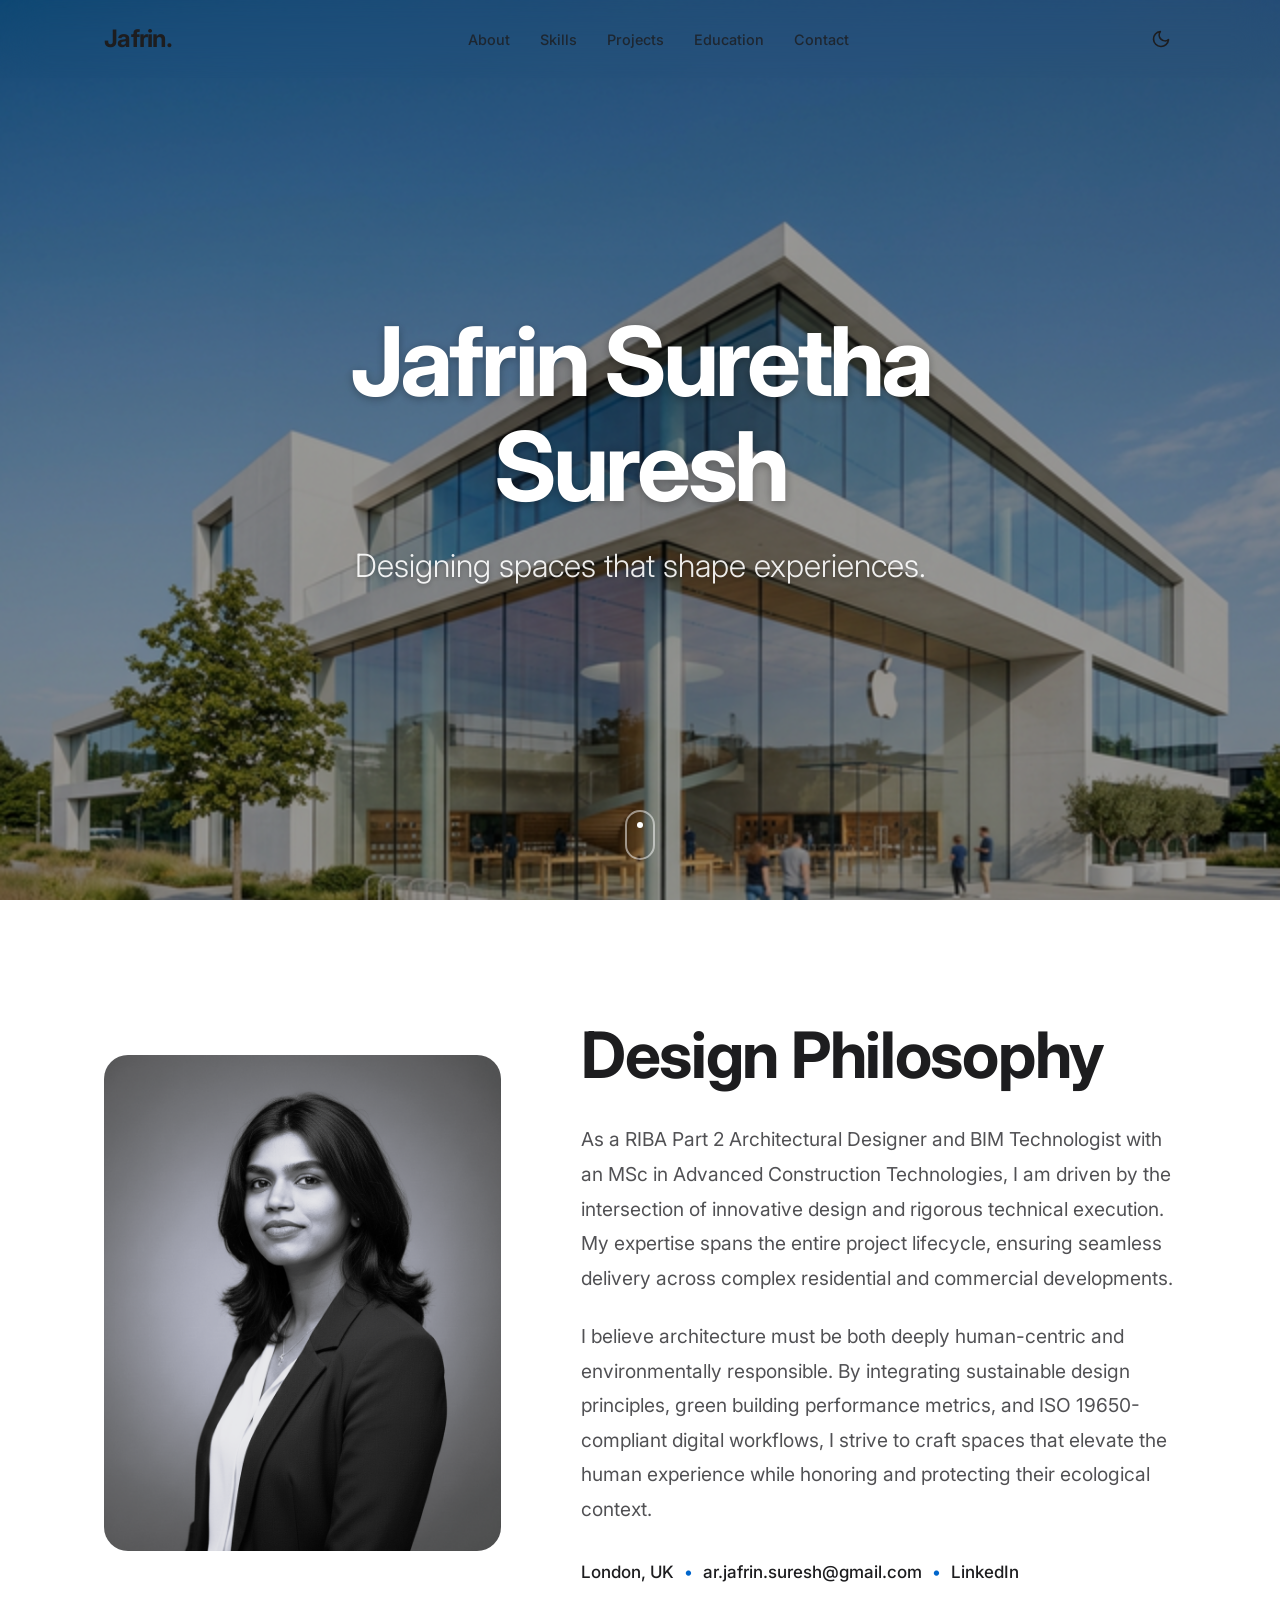
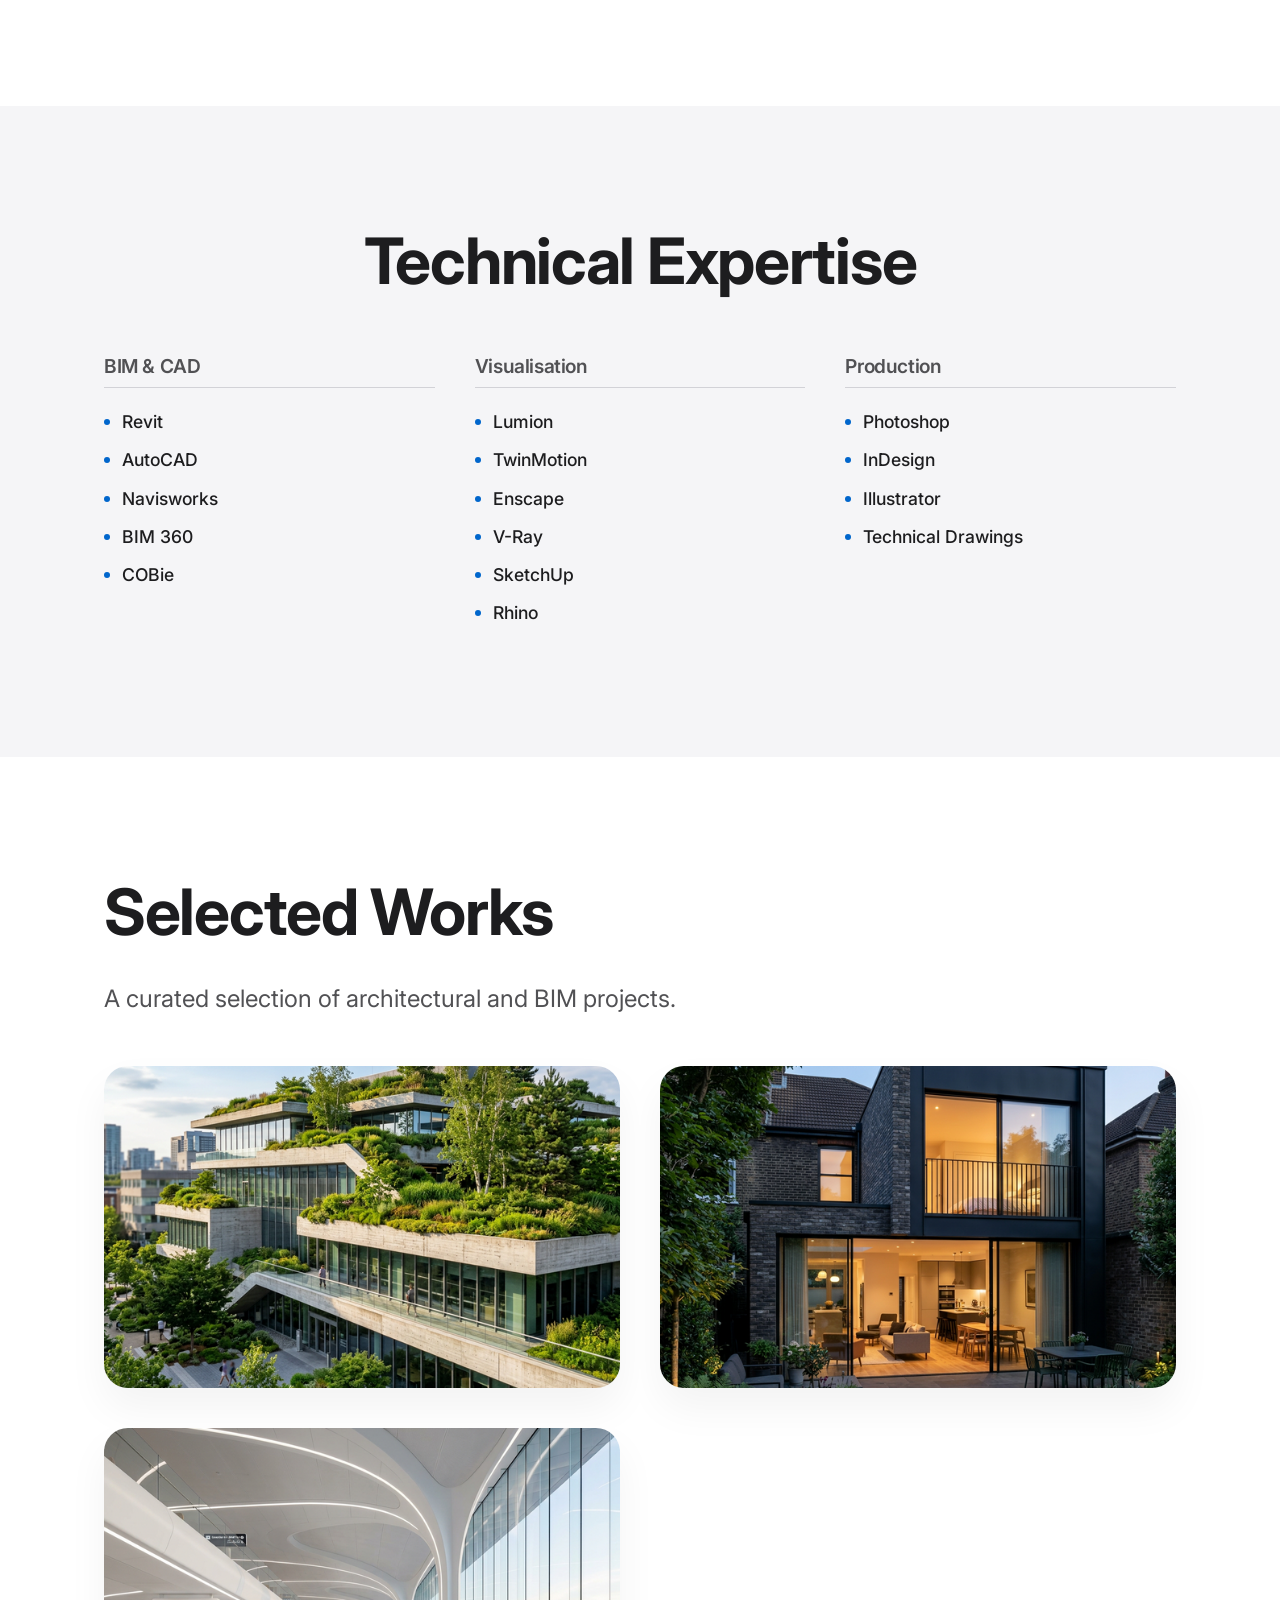
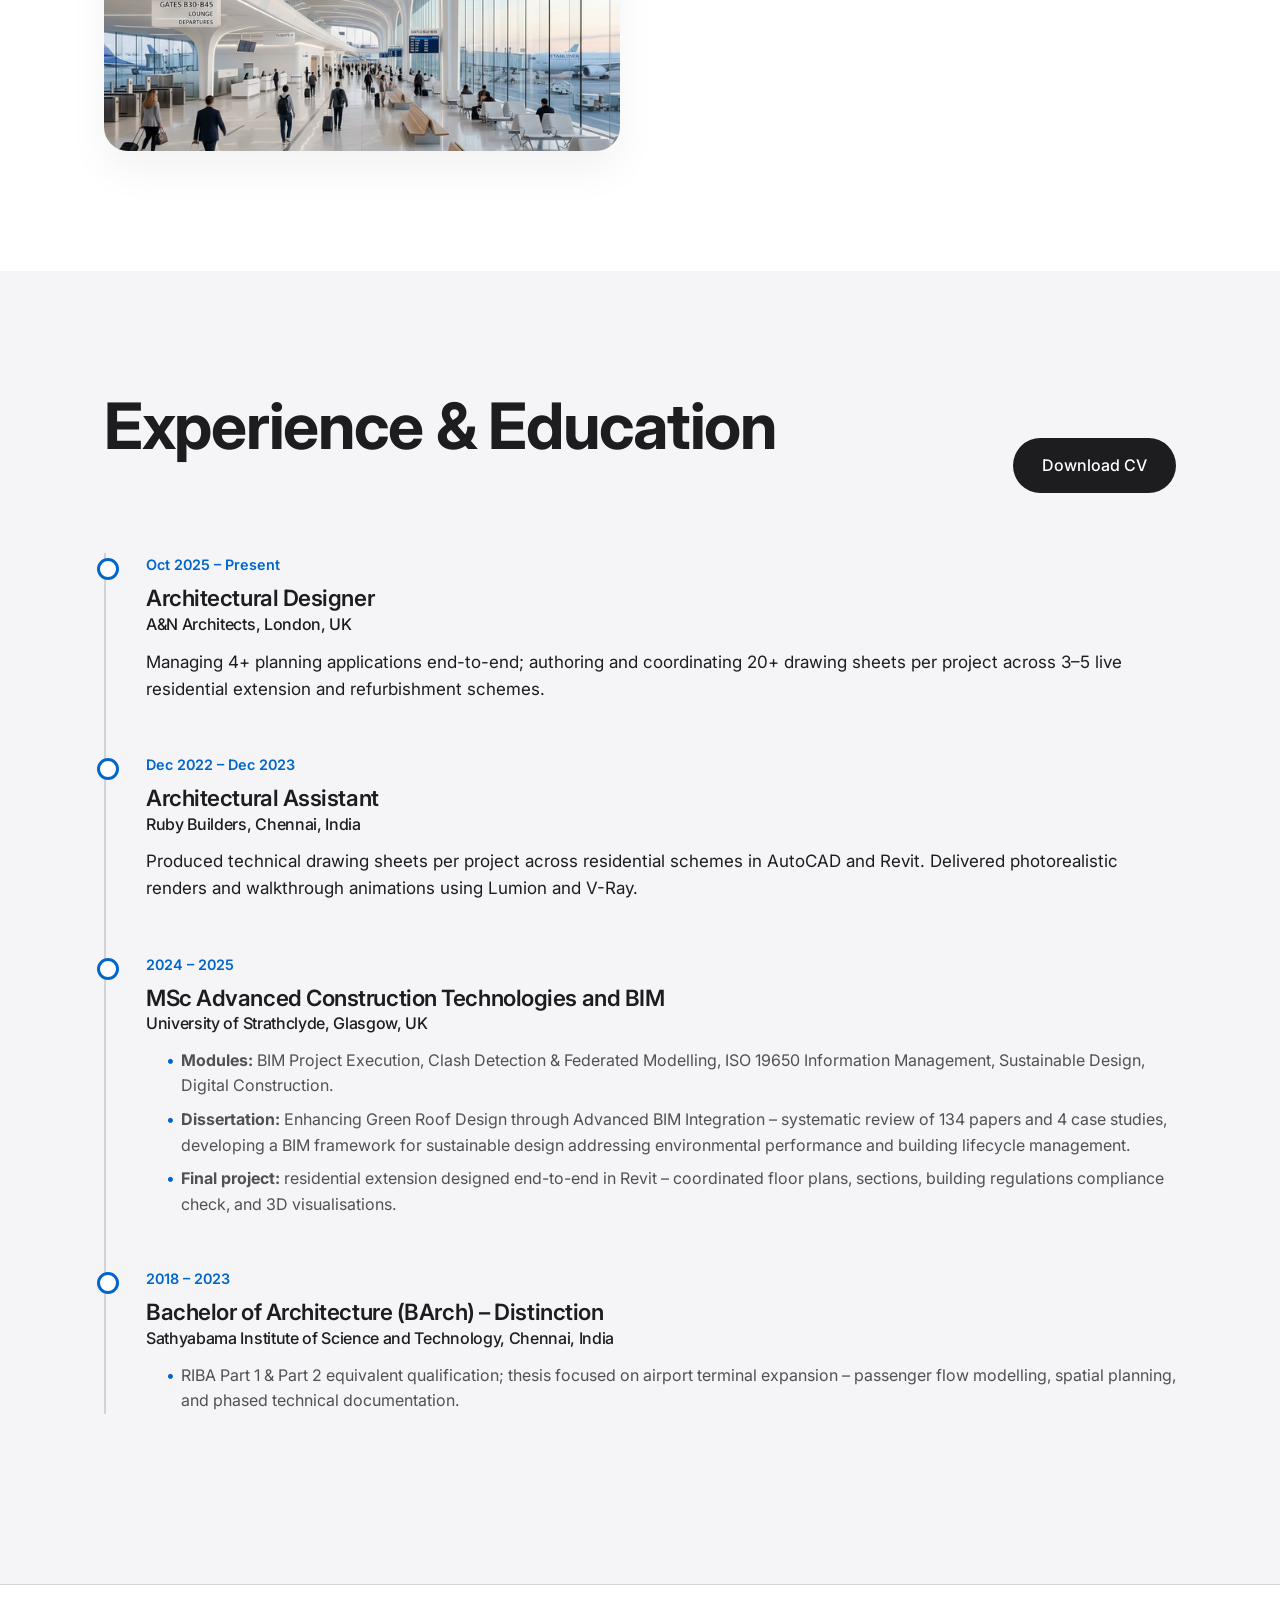
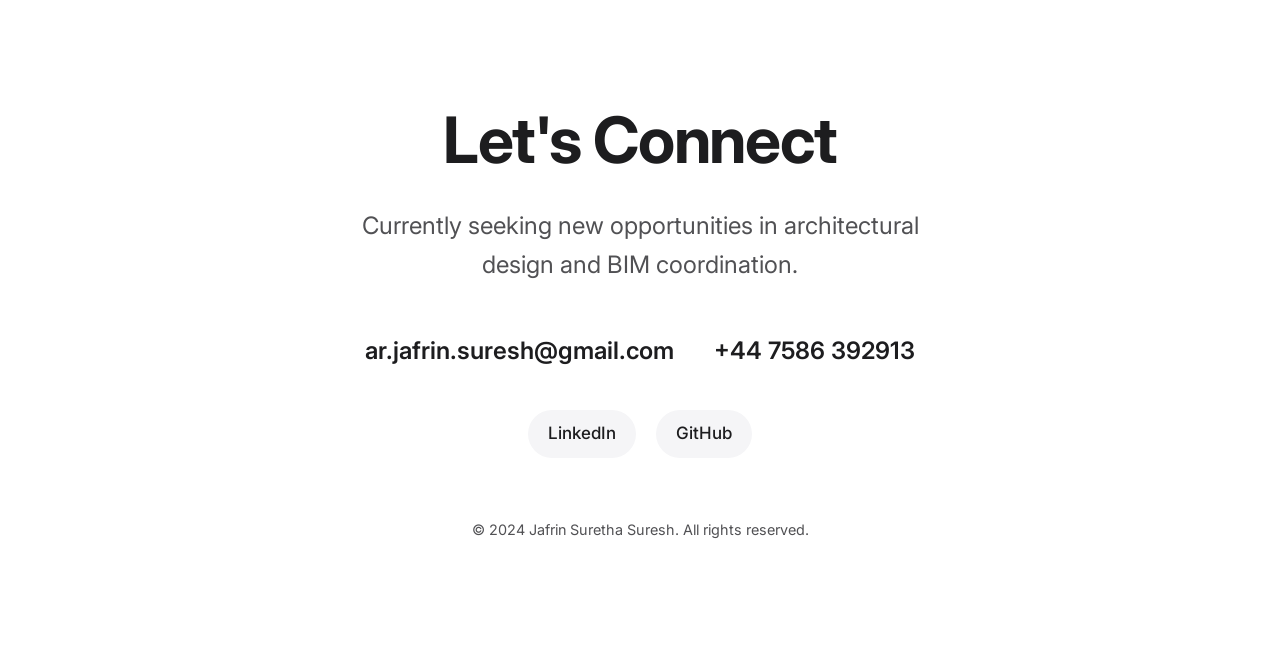
==== Portfolio/index.html @ 059189d9 "Update portfolio design and fixes" ====
<!DOCTYPE html>
<html lang="en">
<head>
    <meta charset="UTF-8">
    <meta name="viewport" content="width=device-width, initial-scale=1.0">
    <title>Jafrin Suretha Suresh | Architectural Designer</title>
    
    <!-- Meta tags for SEO -->
    <meta name="description" content="Portfolio of Jafrin Suretha Suresh, RIBA Part 2 Architectural Designer and BIM Technologist based in London, UK.">
    <meta name="keywords" content="Architect, BIM Technologist, RIBA, London, Portfolio, Design">
    
    <!-- Link to Google Fonts for elegant typography -->
    <link rel="preconnect" href="https://fonts.googleapis.com">
    <link rel="preconnect" href="https://fonts.gstatic.com" crossorigin>
    <link href="https://fonts.googleapis.com/css2?family=Inter:wght@300;400;500;600;700&display=swap" rel="stylesheet">
    
    <!-- Link to local CSS files -->
    <link rel="stylesheet" href="styles/main.css">
    <link rel="stylesheet" href="styles/animations.css">
</head>
<body class="light-mode">
    
    <!-- ==========================================
         NAVIGATION BAR
    =========================================== -->
    <nav id="navbar" class="navbar">
        <div class="nav-container">
            <!-- Update your logo or name here -->
            <a href="#hero" class="nav-logo">Jafrin.</a>
            
            <ul class="nav-links">
                <li><a href="#about">About</a></li>
                <li><a href="#skills">Skills</a></li>
                <li><a href="#projects">Projects</a></li>
                <li><a href="#resume">Education</a></li>
                <li><a href="#contact">Contact</a></li>
            </ul>
            
            <!-- Dark Mode Toggle Button -->
            <button id="theme-toggle" class="theme-toggle" aria-label="Toggle Dark Mode">
                <svg id="moon-icon" xmlns="http://www.w3.org/2000/svg" width="20" height="20" viewBox="0 0 24 24" fill="none" stroke="currentColor" stroke-width="2" stroke-linecap="round" stroke-linejoin="round" class="feather feather-moon"><path d="M21 12.79A9 9 0 1 1 11.21 3 7 7 0 0 0 21 12.79z"></path></svg>
                <svg id="sun-icon" xmlns="http://www.w3.org/2000/svg" width="20" height="20" viewBox="0 0 24 24" fill="none" stroke="currentColor" stroke-width="2" stroke-linecap="round" stroke-linejoin="round" class="feather feather-sun" style="display:none;"><circle cx="12" cy="12" r="5"></circle><line x1="12" y1="1" x2="12" y2="3"></line><line x1="12" y1="21" x2="12" y2="23"></line><line x1="4.22" y1="4.22" x2="5.64" y2="5.64"></line><line x1="18.36" y1="18.36" x2="19.78" y2="19.78"></line><line x1="1" y1="12" x2="3" y2="12"></line><line x1="21" y1="12" x2="23" y2="12"></line><line x1="4.22" y1="19.78" x2="5.64" y2="18.36"></line><line x1="18.36" y1="5.64" x2="19.78" y2="4.22"></line></svg>
            </button>

            <!-- Mobile Menu Toggle -->
            <button class="mobile-menu-btn" aria-label="Open Menu">
                <span></span>
                <span></span>
                <span></span>
            </button>
        </div>
    </nav>

    <!-- ==========================================
         HERO SECTION
    =========================================== -->
    <header id="hero" class="hero-section">
        <!-- HOW TO UPDATE HERO VIDEO: 
             Generate or obtain your cinematic video, save it as an mp4, place it in the 'images' folder, and update the src attribute below -->
        <video autoplay loop muted playsinline poster="images/hero-bg.jpg" class="hero-background-video parallax" data-speed="0.5">
            <source src="images/hero-video.mp4" type="video/mp4">
        </video>
        <div class="hero-overlay"></div>
        
        <div class="hero-content reveal-up">
            <!-- Update your name below -->
            <h1 class="hero-title">Jafrin Suretha Suresh</h1>
            <!-- Update your tagline below -->
            <p class="hero-tagline">Designing spaces that shape experiences.</p>
        </div>
        
        <a href="#about" class="scroll-indicator" aria-label="Scroll down">
            <span></span>
        </a>
    </header>

    <!-- ==========================================
         1. ABOUT SECTION
    =========================================== -->
    <section id="about" class="about-section padding-section">
        <div class="container reveal-up">
            <div class="about-grid">
                <div class="about-image-wrapper">
                    <img src="images/profile.png" alt="Jafrin Suretha Suresh" class="about-image" loading="lazy">
                </div>
                <div class="about-text">
                    <h2 class="section-title">Design Philosophy</h2>
                    <p class="bio-text">
                        As a RIBA Part 2 Architectural Designer and BIM Technologist with an MSc in Advanced Construction Technologies, I am driven by the intersection of innovative design and rigorous technical execution. My expertise spans the entire project lifecycle, ensuring seamless delivery across complex residential and commercial developments.
                    </p>
                    <p class="bio-text">
                        I believe architecture must be both deeply human-centric and environmentally responsible. By integrating sustainable design principles, green building performance metrics, and ISO 19650-compliant digital workflows, I strive to craft spaces that elevate the human experience while honoring and protecting their ecological context.
                    </p>
                    <div class="contact-quick" style="flex-wrap: wrap; gap: 10px;">
                        <span>London, UK</span>
                        <span class="dot-separator">•</span>
                        <a href="mailto:ar.jafrin.suresh@gmail.com">ar.jafrin.suresh@gmail.com</a>
                        <span class="dot-separator">•</span>
                        <a href="https://linkedin.com/in/jafrinsuresh" target="_blank" rel="noopener noreferrer">LinkedIn</a>
                    </div>
                </div>
            </div>
        </div>
    </section>

    <!-- ==========================================
         2. SKILLS SECTION
    =========================================== -->
    <section id="skills" class="skills-section padding-section bg-alt">
        <div class="container reveal-up">
            <h2 class="section-title text-center">Technical Expertise</h2>
            <div class="skills-wrapper">
                
                <div class="skill-category">
                    <h3>BIM & CAD</h3>
                    <ul class="skill-list">
                        <li>Revit</li>
                        <li>AutoCAD</li>
                        <li>Navisworks</li>
                        <li>BIM 360</li>
                        <li>COBie</li>
                    </ul>
                </div>

                <div class="skill-category">
                    <h3>Visualisation</h3>
                    <ul class="skill-list">
                        <li>Lumion</li>
                        <li>TwinMotion</li>
                        <li>Enscape</li>
                        <li>V-Ray</li>
                        <li>SketchUp</li>
                        <li>Rhino</li>
                    </ul>
                </div>

                <div class="skill-category">
                    <h3>Production</h3>
                    <ul class="skill-list">
                        <li>Photoshop</li>
                        <li>InDesign</li>
                        <li>Illustrator</li>
                        <li>Technical Drawings</li>
                    </ul>
                </div>
            </div>
        </div>
    </section>

    <!-- ==========================================
         3. PROJECTS SECTION (PORTFOLIO)
    =========================================== -->
    <section id="projects" class="projects-section padding-section">
        <div class="container">
            <div class="section-header reveal-up">
                <h2 class="section-title">Selected Works</h2>
                <p class="section-subtitle">A curated selection of architectural and BIM projects.</p>
            </div>

            <div class="projects-grid">
                
                <article class="project-card reveal-up zoom-in">
                    <a href="projects/project-1.html" class="project-link">
                        <div class="project-image" style="background-image: url('images/project1-thumb.jpg');"></div>
                        <div class="project-info">
                            <h3 class="project-title">Sustainable Green Roof Integration</h3>
                            <span class="project-year">2024</span>
                        </div>
                    </a>
                </article>

                <article class="project-card reveal-up zoom-in" style="transition-delay: 0.1s;">
                    <a href="projects/project-2.html" class="project-link">
                        <div class="project-image" style="background-image: url('images/project2-thumb.jpg');"></div>
                        <div class="project-info">
                            <h3 class="project-title">Residential Extension Planning</h3>
                            <span class="project-year">2023</span>
                        </div>
                    </a>
                </article>

                <article class="project-card reveal-up zoom-in" style="transition-delay: 0.2s;">
                    <a href="projects/project-3.html" class="project-link">
                        <div class="project-image" style="background-image: url('images/project3-thumb.jpg');"></div>
                        <div class="project-info">
                            <h3 class="project-title">Airport Terminal Expansion Concept</h3>
                            <span class="project-year">2022</span>
                        </div>
                    </a>
                </article>

            </div>
        </div>
    </section>

    <!-- ==========================================
         4. RESUME SECTION
    =========================================== -->
    <section id="resume" class="resume-section padding-section bg-alt">
        <div class="container reveal-up">
            <div class="resume-header">
                <h2 class="section-title">Experience & Education</h2>
                <a href="assets/Jafrin_Part%20II.pdf" class="btn btn-primary" download>Download CV</a>
            </div>

            <div class="timeline">
                <div class="timeline-item">
                    <div class="timeline-date">Oct 2025 – Present</div>
                    <div class="timeline-content">
                        <h3>Architectural Designer</h3>
                        <h4>A&N Architects, London, UK</h4>
                        <p>Managing 4+ planning applications end-to-end; authoring and coordinating 20+ drawing sheets per project across 3–5 live residential extension and refurbishment schemes.</p>
                    </div>
                </div>

                <div class="timeline-item">
                    <div class="timeline-date">Dec 2022 – Dec 2023</div>
                    <div class="timeline-content">
                        <h3>Architectural Assistant</h3>
                        <h4>Ruby Builders, Chennai, India</h4>
                        <p>Produced technical drawing sheets per project across residential schemes in AutoCAD and Revit. Delivered photorealistic renders and walkthrough animations using Lumion and V-Ray.</p>
                    </div>
                </div>

                <div class="timeline-item">
                    <div class="timeline-date">2024 – 2025</div>
                    <div class="timeline-content">
                        <h3>MSc Advanced Construction Technologies and BIM</h3>
                        <h4>University of Strathclyde, Glasgow, UK</h4>
                        <ul class="timeline-list">
                            <li><strong>Modules:</strong> BIM Project Execution, Clash Detection & Federated Modelling, ISO 19650 Information Management, Sustainable Design, Digital Construction.</li>
                            <li><strong>Dissertation:</strong> Enhancing Green Roof Design through Advanced BIM Integration – systematic review of 134 papers and 4 case studies, developing a BIM framework for sustainable design addressing environmental performance and building lifecycle management.</li>
                            <li><strong>Final project:</strong> residential extension designed end-to-end in Revit – coordinated floor plans, sections, building regulations compliance check, and 3D visualisations.</li>
                        </ul>
                    </div>
                </div>

                <div class="timeline-item">
                    <div class="timeline-date">2018 – 2023</div>
                    <div class="timeline-content">
                        <h3>Bachelor of Architecture (BArch) – Distinction</h3>
                        <h4>Sathyabama Institute of Science and Technology, Chennai, India</h4>
                        <ul class="timeline-list">
                            <li>RIBA Part 1 & Part 2 equivalent qualification; thesis focused on airport terminal expansion – passenger flow modelling, spatial planning, and phased technical documentation.</li>
                        </ul>
                    </div>
                </div>
            </div>
        </div>
    </section>

    <!-- ==========================================
         5. FOOTER & CONTACT SECTION
    =========================================== -->
    <footer id="contact" class="footer padding-section">
        <div class="container reveal-up">
            <h2 class="section-title">Let's Connect</h2>
            <p class="section-subtitle" style="margin: 0 auto 3rem auto;">Currently seeking new opportunities in architectural design and BIM coordination.</p>
            
            <div class="contact-links" style="flex-wrap: wrap;">
                <a href="mailto:ar.jafrin.suresh@gmail.com" class="contact-link">ar.jafrin.suresh@gmail.com</a>
                <a href="tel:+447586392913" class="contact-link">+44 7586 392913</a>
            </div>

            <div class="social-links">
                <a href="https://linkedin.com/in/jafrinsuresh" target="_blank" rel="noopener noreferrer" aria-label="LinkedIn">LinkedIn</a>
                <a href="https://github.com/arjafrinsuresh-alt/Portfolio" target="_blank" rel="noopener noreferrer" aria-label="GitHub">GitHub</a>
            </div>

            <div class="footer-bottom">
                <p>&copy; 2024 Jafrin Suretha Suresh. All rights reserved.</p>
            </div>
        </div>
    </footer>

    <!-- Scripts -->
    <script src="scripts/main.js"></script>
</body>
</html>
---- Portfolio/styles/main.css ----
/* ==========================================================================
   main.css
   Core styles for the Jafrin Suretha Suresh Portfolio
   Inspired by Apple's clean, minimalist aesthetic.
   ========================================================================== */

/* --------------------------------------------------------------------------
   CSS VARIABLES (THEMING)
   These variables control colors and sizing across the entire site.
   Modify here to change the look globally.
   -------------------------------------------------------------------------- */
:root {
    /* TYPOGRAPHY */
    --font-primary: 'Inter', -apple-system, BlinkMacSystemFont, 'Segoe UI', Roboto, Helvetica, Arial, sans-serif;
    
    /* LIGHT THEME COLORS */
    --color-bg-primary: #ffffff;
    --color-bg-secondary: #f5f5f7;  /* Apple's signature light gray */
    --color-text-primary: #1d1d1f;   /* Apple's signature dark gray */
    --color-text-secondary: #515154; /* Darker secondary for better contrast */
    --color-accent: #0066cc;         /* Apple signature blue */
    --color-border: #d2d2d7;
    
    /* LAYOUT & SPACING */
    --max-width-container: 1200px;
    --section-padding-large: 120px 0;
    --section-padding-medium: 80px 0;
    --border-radius-large: 24px;
    --border-radius-medium: 12px;
    --transition-speed: 0.4s;
    --transition-ease: cubic-bezier(0.25, 1, 0.5, 1);
}

/* DARK THEME COLORS */
body.dark-mode {
    --color-bg-primary: #000000;
    --color-bg-secondary: #1d1d1f;
    --color-text-primary: #f5f5f7;
    --color-text-secondary: #a1a1a6; /* Brighter for dark mode visibility */
    --color-accent: #2997ff;
    --color-border: #424245;
}

/* --------------------------------------------------------------------------
   GLOBAL STYLES & RESET
   -------------------------------------------------------------------------- */
* {
    margin: 0;
    padding: 0;
    box-sizing: border-box;
}

html {
    scroll-behavior: smooth;
}

body {
    font-family: var(--font-primary);
    background-color: var(--color-bg-primary);
    color: var(--color-text-primary);
    line-height: 1.6;
    font-size: 17px;
    -webkit-font-smoothing: antialiased;
    -moz-osx-font-smoothing: grayscale;
    transition: background-color var(--transition-speed) var(--transition-ease),
                color var(--transition-speed) var(--transition-ease);
}

a {
    color: var(--color-text-primary);
    text-decoration: none;
    transition: color var(--transition-speed);
}

a:hover {
    color: var(--color-accent);
}

img {
    max-width: 100%;
    height: auto;
    display: block;
}

ul {
    list-style: none;
}

.container {
    max-width: var(--max-width-container);
    margin: 0 auto;
    padding: 0 5%;
}

.padding-section {
    padding: var(--section-padding-large);
}

.bg-alt {
    background-color: var(--color-bg-secondary);
}

.text-center {
    text-align: center;
}

/* --------------------------------------------------------------------------
   TYPOGRAPHY
   -------------------------------------------------------------------------- */
h1, h2, h3, h4, h5, h6 {
    font-weight: 600;
    letter-spacing: -0.02em;
    line-height: 1.1;
    margin-bottom: 0.5em;
}

.section-title {
    font-size: clamp(2.5rem, 5vw, 4rem);
    margin-bottom: 2rem;
    font-weight: 700;
}

.section-subtitle {
    font-size: clamp(1.2rem, 2vw, 1.5rem);
    color: var(--color-text-secondary);
    margin-bottom: 3rem;
    max-width: 600px;
}

/* --------------------------------------------------------------------------
   BUTTONS
   -------------------------------------------------------------------------- */
.btn {
    display: inline-block;
    padding: 14px 28px;
    border-radius: 999px; /* Pill shape */
    font-size: 1rem;
    font-weight: 500;
    cursor: pointer;
    text-align: center;
    transition: all 0.3s ease;
    border: 1px solid transparent;
}

.btn-primary {
    background-color: var(--color-text-primary);
    color: var(--color-bg-primary);
}

.btn-primary:hover {
    background-color: var(--color-text-secondary);
    color: var(--color-bg-primary);
    transform: translateY(-2px);
}

/* --------------------------------------------------------------------------
   NAVIGATION BAR
   -------------------------------------------------------------------------- */
.navbar {
    position: fixed;
    top: 0;
    left: 0;
    width: 100%;
    z-index: 1000;
    padding: 20px 0;
    transition: background-color 0.3s ease, padding 0.3s ease;
    backdrop-filter: blur(20px);
    -webkit-backdrop-filter: blur(20px);
    background-color: rgba(var(--color-bg-primary), 0.8);
}

.navbar.scrolled {
    padding: 15px 0;
    border-bottom: 1px solid var(--color-border);
}

.nav-container {
    display: flex;
    justify-content: space-between;
    align-items: center;
    max-width: var(--max-width-container);
    margin: 0 auto;
    padding: 0 5%;
}

.nav-logo {
    font-size: 1.5rem;
    font-weight: 700;
    letter-spacing: -0.03em;
}

.nav-links {
    display: flex;
    gap: 30px;
}

.nav-links li a {
    font-size: 0.9rem;
    font-weight: 500;
    opacity: 0.8;
}

.nav-links li a:hover {
    opacity: 1;
}

.theme-toggle {
    background: none;
    border: none;
    color: var(--color-text-primary);
    cursor: pointer;
    padding: 5px;
    display: flex;
    align-items: center;
    justify-content: center;
}

.mobile-menu-btn {
    display: none;
    background: none;
    border: none;
    cursor: pointer;
    flex-direction: column;
    gap: 5px;
}

.mobile-menu-btn span {
    display: block;
    width: 25px;
    height: 2px;
    background-color: var(--color-text-primary);
    transition: 0.3s;
}

/* --------------------------------------------------------------------------
   HERO SECTION
   -------------------------------------------------------------------------- */
.hero-section {
    height: 100vh;
    display: flex;
    align-items: center;
    justify-content: center;
    position: relative;
    overflow: hidden;
    text-align: center;
}

.hero-background-video {
    position: absolute;
    top: 0;
    left: 0;
    width: 100%;
    height: 120%; /* Extra height for parallax */
    object-fit: cover;
    z-index: -2;
    background-color: var(--color-bg-secondary); /* Fallback */
}

.hero-background {
    width: 100%;
    height: 100%;
    background-image: url('../images/hero-bg.jpg'); /* Fallback image */
    background-size: cover;
    background-position: center;
}

/* Dark overlay to make text pop */
.hero-overlay {
    position: absolute;
    top: 0;
    left: 0;
    width: 100%;
    height: 100%;
    background: rgba(0, 0, 0, 0.4);
    z-index: -1;
}

.hero-content {
    color: #ffffff;
    max-width: 800px;
    padding: 0 20px;
}

.hero-title {
    font-size: clamp(3rem, 8vw, 6rem);
    font-weight: 700;
    letter-spacing: -0.04em;
    margin-bottom: 20px;
    text-shadow: 0 2px 10px rgba(0,0,0,0.3);
}

.hero-tagline {
    font-size: clamp(1.2rem, 3vw, 2rem);
    font-weight: 300;
    opacity: 0.9;
    text-shadow: 0 2px 5px rgba(0,0,0,0.3);
}

/* --------------------------------------------------------------------------
   ABOUT SECTION
   -------------------------------------------------------------------------- */
.about-grid {
    display: grid;
    grid-template-columns: 1fr 1.5fr;
    gap: 80px;
    align-items: center;
}

.about-image-wrapper {
    position: relative;
    border-radius: var(--border-radius-large);
    overflow: hidden;
    aspect-ratio: 4/5;
    background-color: var(--color-bg-secondary);
}

.about-image {
    width: 100%;
    height: 100%;
    object-fit: cover;
    object-position: center top;
}

.bio-text {
    font-size: 1.2rem;
    color: var(--color-text-secondary);
    margin-bottom: 1.5rem;
    line-height: 1.8;
}

.contact-quick {
    margin-top: 2rem;
    font-weight: 500;
    display: flex;
    align-items: center;
    gap: 15px;
}

.dot-separator {
    color: var(--color-accent);
}

/* --------------------------------------------------------------------------
   PROJECTS (PORTFOLIO) SECTION
   -------------------------------------------------------------------------- */
.projects-grid {
    display: grid;
    grid-template-columns: repeat(2, 1fr);
    gap: 40px;
}

.project-card {
    border-radius: var(--border-radius-large);
    overflow: hidden;
    position: relative;
    aspect-ratio: 16/10;
    background-color: var(--color-bg-primary);
    box-shadow: 0 20px 40px rgba(0,0,0,0.05);
    transition: transform var(--transition-speed) var(--transition-ease);
}

.project-card:hover {
    transform: translateY(-10px) scale(1.02);
}

.project-link {
    display: block;
    width: 100%;
    height: 100%;
}

.project-image {
    width: 100%;
    height: 100%;
    background-size: cover;
    background-position: center;
    transition: transform 0.8s ease;
}

.project-card:hover .project-image {
    transform: scale(1.05);
}

.project-info {
    position: absolute;
    bottom: 0;
    left: 0;
    width: 100%;
    padding: 30px;
    background: linear-gradient(to top, rgba(0,0,0,0.8), transparent);
    color: #ffffff;
    opacity: 0;
    transform: translateY(20px);
    transition: all 0.4s ease;
}

.project-card:hover .project-info {
    opacity: 1;
    transform: translateY(0);
}

.project-title {
    color: #ffffff;
    font-size: 1.5rem;
    margin-bottom: 5px;
}

.project-year {
    font-size: 0.9rem;
    opacity: 0.8;
}

/* --------------------------------------------------------------------------
   SKILLS SECTION
   -------------------------------------------------------------------------- */
.skills-wrapper {
    display: grid;
    grid-template-columns: repeat(auto-fit, minmax(250px, 1fr));
    gap: 40px;
    margin-top: 60px;
}

.skill-category h3 {
    font-size: 1.2rem;
    color: var(--color-text-secondary);
    border-bottom: 1px solid var(--color-border);
    padding-bottom: 10px;
    margin-bottom: 20px;
}

.skill-list li {
    font-size: 1.1rem;
    font-weight: 500;
    margin-bottom: 10px;
    display: flex;
    align-items: center;
}

.skill-list li::before {
    content: '';
    display: inline-block;
    width: 6px;
    height: 6px;
    background-color: var(--color-accent);
    border-radius: 50%;
    margin-right: 12px;
}

/* --------------------------------------------------------------------------
   RESUME SECTION (TIMELINE)
   -------------------------------------------------------------------------- */
.resume-header {
    display: flex;
    justify-content: space-between;
    align-items: flex-end;
    margin-bottom: 60px;
}

.timeline {
    border-left: 2px solid var(--color-border);
    padding-left: 40px;
    position: relative;
}

.timeline-item {
    margin-bottom: 50px;
    position: relative;
}

.timeline-item::before {
    content: '';
    position: absolute;
    left: -49px; /* adjust based on left padding */
    top: 5px;
    width: 16px;
    height: 16px;
    background-color: var(--color-bg-primary);
    border: 3px solid var(--color-accent);
    border-radius: 50%;
}

.timeline-date {
    font-size: 0.9rem;
    color: var(--color-accent);
    font-weight: 600;
    margin-bottom: 10px;
}

.timeline-content h3 {
    font-size: 1.4rem;
    margin-bottom: 5px;
}

.timeline-content h4 {
    font-size: 1rem;
    color: var(--color-text-primary);
    font-weight: 500;
    margin-bottom: 15px;
}

.timeline-list {
    margin-left: 20px;
    list-style-type: none; /* Custom bullet */
}

.timeline-list li {
    position: relative;
    padding-left: 15px;
    margin-bottom: 8px;
    color: var(--color-text-secondary);
    font-size: 1rem;
}

.timeline-list li::before {
    content: "•";
    position: absolute;
    left: 0;
    color: var(--color-accent);
}


/* --------------------------------------------------------------------------
   FOOTER (CONTACT)
   -------------------------------------------------------------------------- */
.footer {
    border-top: 1px solid var(--color-border);
    text-align: center;
}

.contact-links {
    display: flex;
    justify-content: center;
    gap: 40px;
    margin-bottom: 40px;
}

.contact-link {
    font-size: 1.5rem;
    font-weight: 600;
}

.social-links {
    display: flex;
    justify-content: center;
    gap: 20px;
    margin-bottom: 60px;
}

.social-links a {
    padding: 10px 20px;
    border-radius: 999px;
    background-color: var(--color-bg-secondary);
    font-weight: 500;
}

.social-links a:hover {
    background-color: var(--color-text-primary);
    color: var(--color-bg-primary);
}

.footer-bottom {
    font-size: 0.9rem;
    color: var(--color-text-secondary);
}

/* --------------------------------------------------------------------------
   RESPONSIVE (MOBILE & TABLET)
   -------------------------------------------------------------------------- */
@media (max-width: 900px) {
    .about-grid {
        grid-template-columns: 1fr;
        gap: 40px;
    }
    
    .about-image-wrapper {
        max-width: 400px;
        margin: 0 auto;
    }

    .projects-grid {
        grid-template-columns: 1fr;
    }

    .resume-header {
        flex-direction: column;
        align-items: flex-start;
        gap: 20px;
    }

    .contact-links {
        flex-direction: column;
        gap: 20px;
    }
}

@media (max-width: 768px) {
    .section-padding-large {
        padding: 80px 0;
    }
    
    .nav-links {
        display: none; /* simple mobile view for now */
    }

    .mobile-menu-btn {
        display: flex;
    }

    .timeline {
        padding-left: 20px;
    }

    .timeline-item::before {
        left: -29px;
    }
}
---- Portfolio/styles/animations.css ----
/* ==========================================================================
   animations.css
   Handles smooth Apple-style micro-interactions and scroll reveals
   ========================================================================== */

/* --------------------------------------------------------------------------
   SCROLL REVEAL ANIMATIONS 
   (Triggered by JavaScript adding the 'active' class)
   -------------------------------------------------------------------------- */
.reveal-up {
    opacity: 0;
    transform: translateY(40px);
    transition: opacity 1s cubic-bezier(0.25, 1, 0.5, 1), 
                transform 1s cubic-bezier(0.25, 1, 0.5, 1);
}

.reveal-up.active {
    opacity: 1;
    transform: translateY(0);
}

.zoom-in {
    opacity: 0;
    transform: scale(0.95);
    transition: opacity 1s cubic-bezier(0.25, 1, 0.5, 1), 
                transform 1s cubic-bezier(0.25, 1, 0.5, 1);
}

.zoom-in.active {
    opacity: 1;
    transform: scale(1);
}

/* --------------------------------------------------------------------------
   HERO SCROLL INDICATOR
   -------------------------------------------------------------------------- */
.scroll-indicator {
    position: absolute;
    bottom: 40px;
    left: 50%;
    transform: translateX(-50%);
    width: 30px;
    height: 50px;
    border: 2px solid rgba(255, 255, 255, 0.5);
    border-radius: 20px;
    display: flex;
    justify-content: center;
    padding-top: 10px;
}

.scroll-indicator span {
    display: block;
    width: 6px;
    height: 6px;
    background-color: #ffffff;
    border-radius: 50%;
    animation: scrollMove 2s infinite cubic-bezier(0.65, 0.05, 0.36, 1);
}

@keyframes scrollMove {
    0% {
        transform: translateY(0);
        opacity: 1;
    }
    100% {
        transform: translateY(20px);
        opacity: 0;
    }
}

/* --------------------------------------------------------------------------
   PARALLAX EFFECT (Assisted by JS)
   -------------------------------------------------------------------------- */
.parallax {
    will-change: transform;
}

/* --------------------------------------------------------------------------
   FADE IN ON LOAD
   -------------------------------------------------------------------------- */
.fade-in-load {
    animation: fadeInLoad 1.5s cubic-bezier(0.25, 1, 0.5, 1) forwards;
}

@keyframes fadeInLoad {
    from {
        opacity: 0;
        transform: translateY(20px);
    }
    to {
        opacity: 1;
        transform: translateY(0);
    }
}
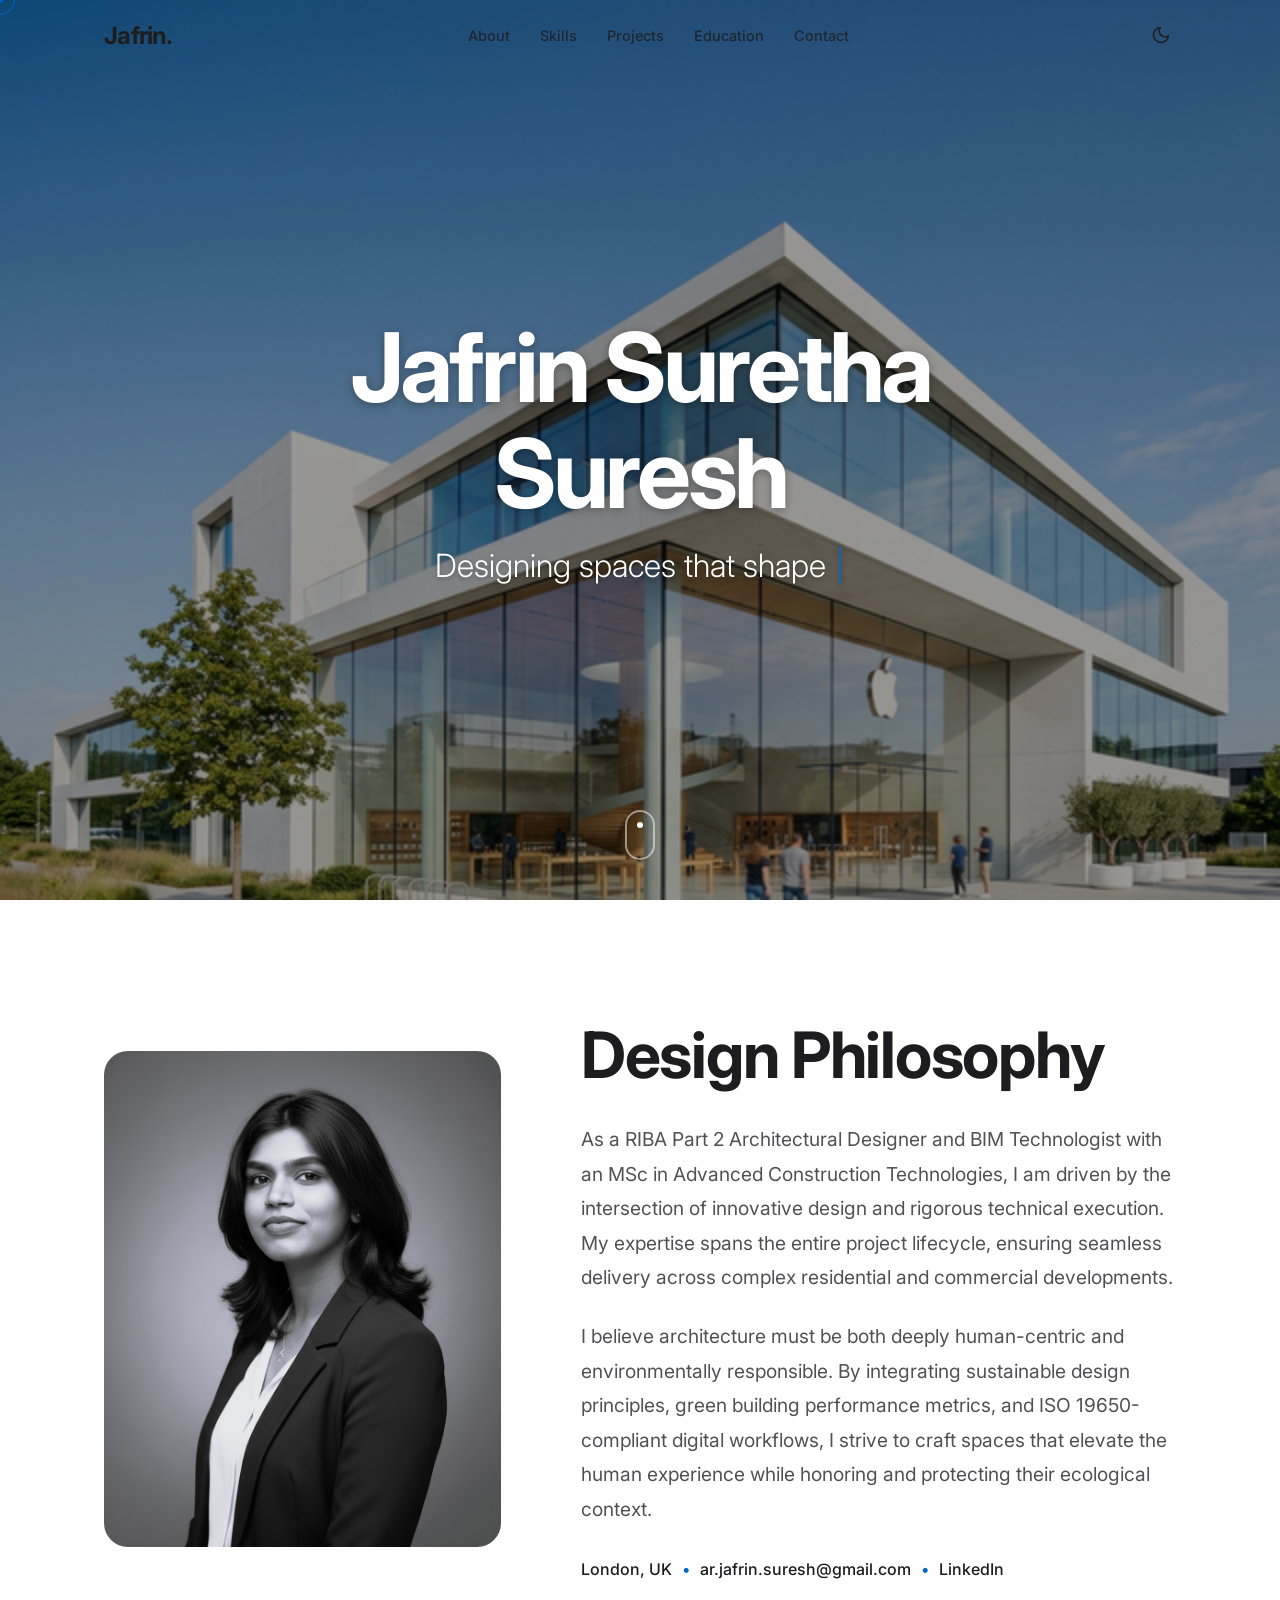
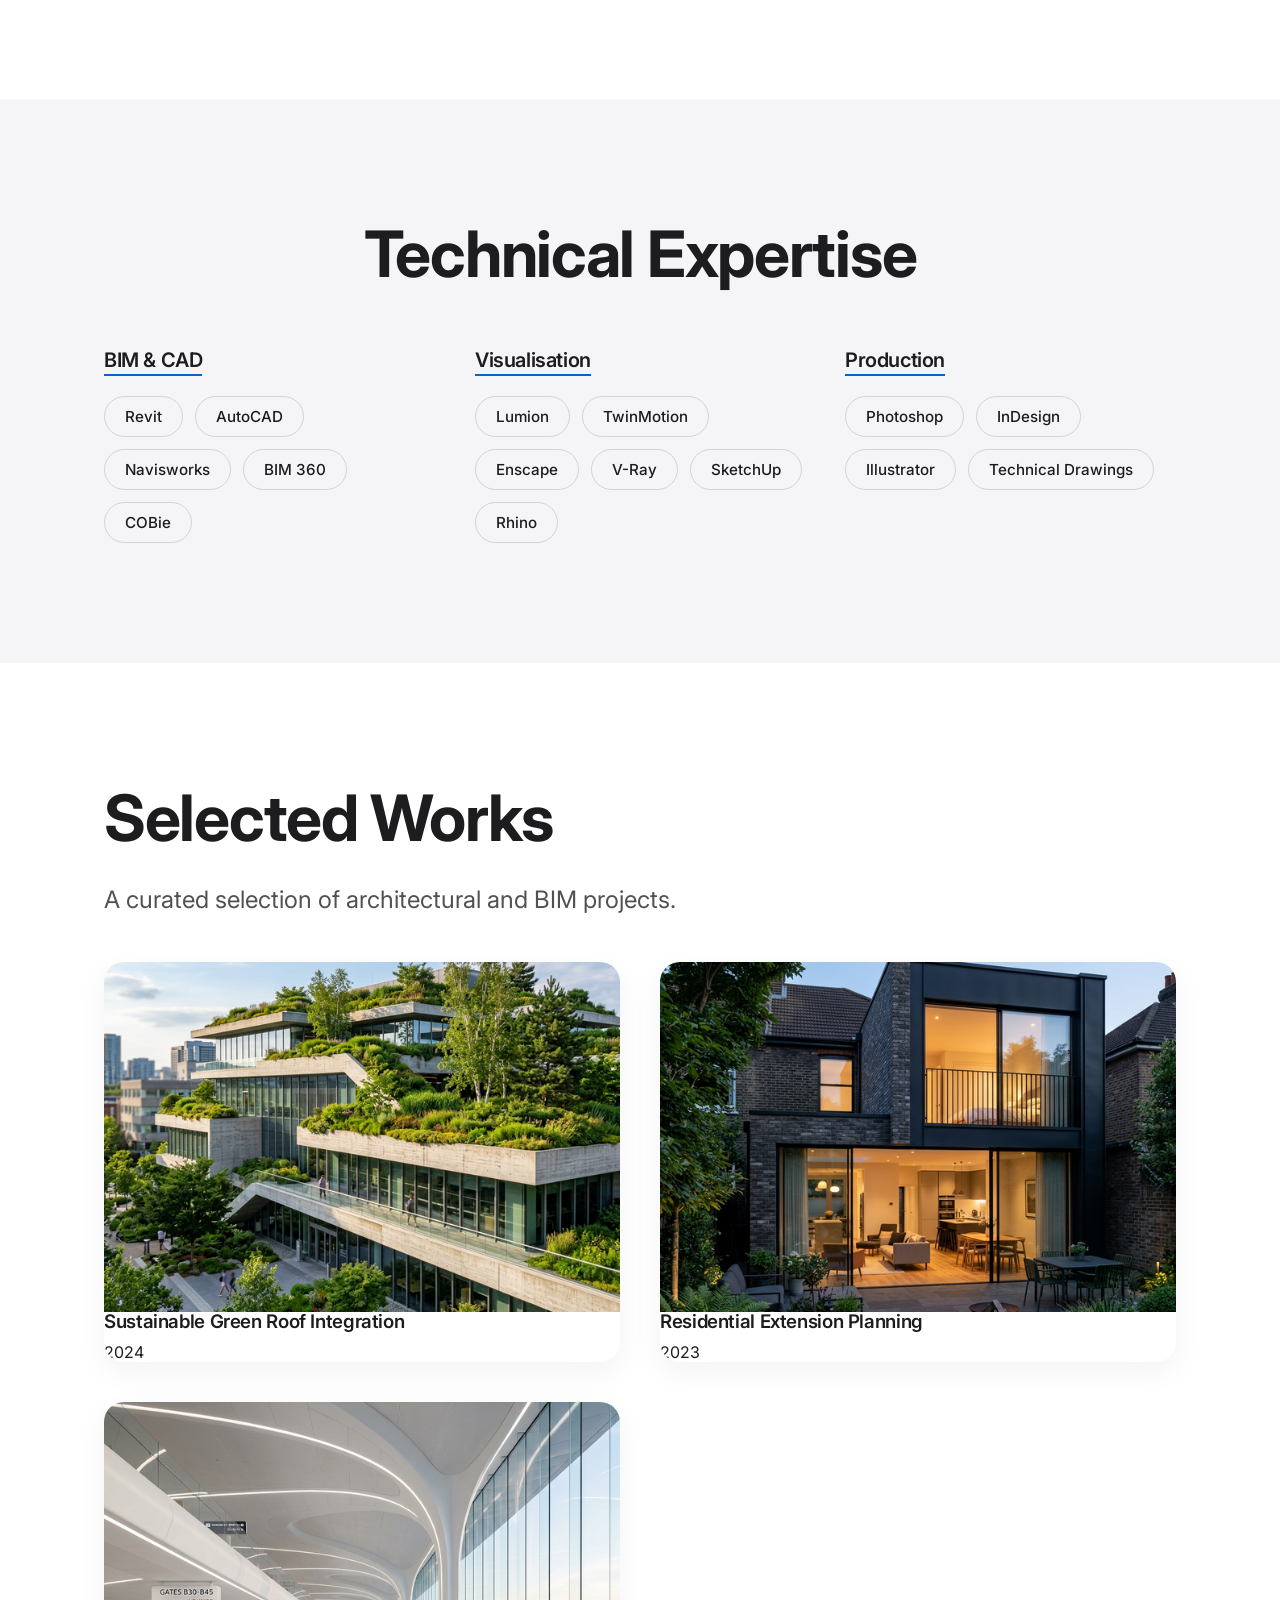
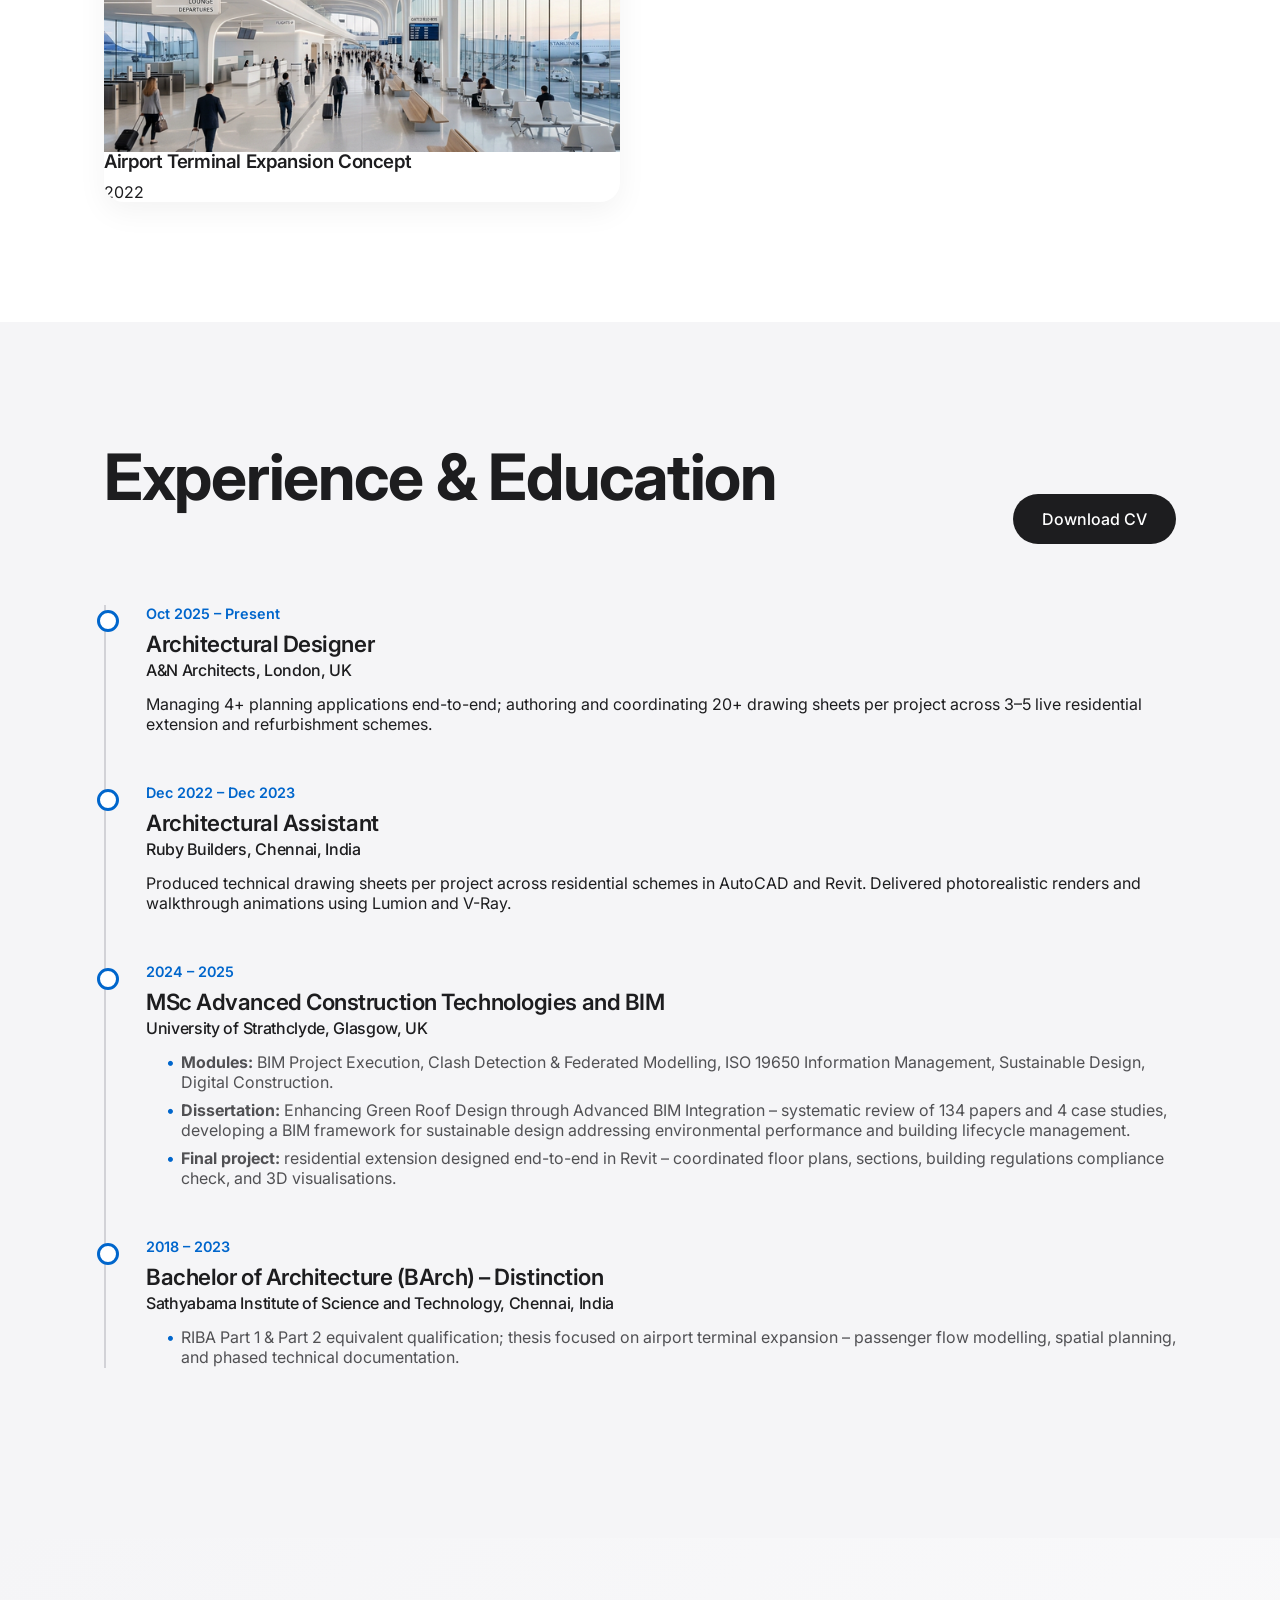
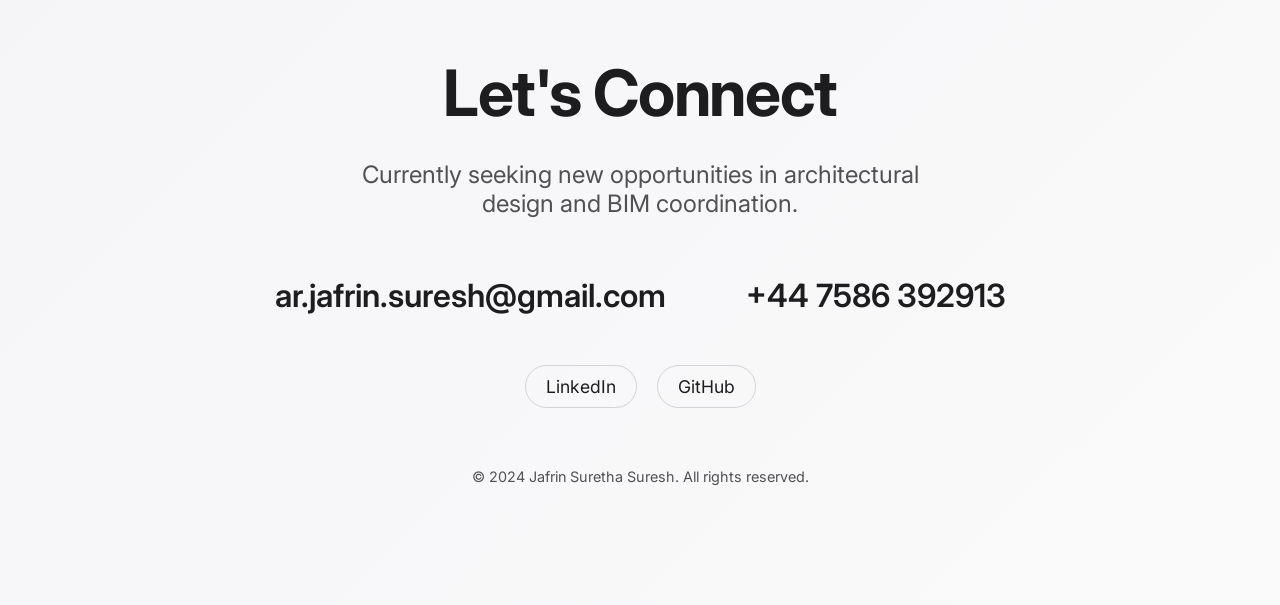
==== commit 5adf68ce: "Major Portfolio Upgrade: Glassmorphism, 3D Hovers, and Custom Cursor" ====
--- a/Portfolio/index.html
+++ b/Portfolio/index.html
@@ -9,6 +9,14 @@
     <meta name="description" content="Portfolio of Jafrin Suretha Suresh, RIBA Part 2 Architectural Designer and BIM Technologist based in London, UK.">
     <meta name="keywords" content="Architect, BIM Technologist, RIBA, London, Portfolio, Design">
     
+    <!-- Open Graph / LinkedIn -->
+    <meta property="og:type" content="website">
+    <meta property="og:url" content="https://arjafrinsuresh-alt.github.io/Jafrin-Suresh/">
+    <meta property="og:title" content="Jafrin Suretha Suresh | Architectural Designer">
+    <meta property="og:description" content="Portfolio of Jafrin Suretha Suresh, RIBA Part 2 Architectural Designer and BIM Technologist. View my selected works and technical expertise.">
+    <meta property="og:image" content="https://arjafrinsuresh-alt.github.io/Jafrin-Suresh/images/profile.png">
+    
+    
     <!-- Link to Google Fonts for elegant typography -->
     <link rel="preconnect" href="https://fonts.googleapis.com">
     <link rel="preconnect" href="https://fonts.gstatic.com" crossorigin>
@@ -19,6 +27,18 @@
     <link rel="stylesheet" href="styles/animations.css">
 </head>
 <body class="light-mode">
+    
+    <!-- ==========================================
+         LOADING SCREEN (Task 7)
+    =========================================== -->
+    <div id="loader" class="loader-overlay">
+        <div class="loader-content">
+            <svg class="loader-svg" viewBox="0 0 100 100">
+                <path class="box-path" d="M20,80 L20,40 L50,20 L80,40 L80,80 L50,60 L20,80 M50,20 L50,60 M20,40 L50,60 L80,40" fill="none" stroke="currentColor" stroke-width="2" />
+            </svg>
+            <h2 class="loader-initials">JSS</h2>
+        </div>
+    </div>
     
     <!-- ==========================================
          NAVIGATION BAR
@@ -62,11 +82,11 @@
         </video>
         <div class="hero-overlay"></div>
         
-        <div class="hero-content reveal-up">
+        <div class="hero-content">
             <!-- Update your name below -->
-            <h1 class="hero-title">Jafrin Suretha Suresh</h1>
+            <h1 class="hero-title reveal-up">Jafrin Suretha Suresh</h1>
             <!-- Update your tagline below -->
-            <p class="hero-tagline">Designing spaces that shape experiences.</p>
+            <p id="typewriter-tagline" class="hero-tagline reveal-up delay-1"></p>
         </div>
         
         <a href="#about" class="scroll-indicator" aria-label="Scroll down">
@@ -78,20 +98,20 @@
          1. ABOUT SECTION
     =========================================== -->
     <section id="about" class="about-section padding-section">
-        <div class="container reveal-up">
+        <div class="container">
             <div class="about-grid">
-                <div class="about-image-wrapper">
+                <div class="about-image-wrapper reveal-up">
                     <img src="images/profile.png" alt="Jafrin Suretha Suresh" class="about-image" loading="lazy">
                 </div>
                 <div class="about-text">
-                    <h2 class="section-title">Design Philosophy</h2>
-                    <p class="bio-text">
+                    <h2 class="section-title reveal-up delay-1">Design Philosophy</h2>
+                    <p class="bio-text reveal-up delay-2">
                         As a RIBA Part 2 Architectural Designer and BIM Technologist with an MSc in Advanced Construction Technologies, I am driven by the intersection of innovative design and rigorous technical execution. My expertise spans the entire project lifecycle, ensuring seamless delivery across complex residential and commercial developments.
                     </p>
-                    <p class="bio-text">
+                    <p class="bio-text reveal-up delay-3">
                         I believe architecture must be both deeply human-centric and environmentally responsible. By integrating sustainable design principles, green building performance metrics, and ISO 19650-compliant digital workflows, I strive to craft spaces that elevate the human experience while honoring and protecting their ecological context.
                     </p>
-                    <div class="contact-quick" style="flex-wrap: wrap; gap: 10px;">
+                    <div class="contact-quick reveal-up delay-4" style="flex-wrap: wrap; gap: 10px;">
                         <span>London, UK</span>
                         <span class="dot-separator">•</span>
                         <a href="mailto:ar.jafrin.suresh@gmail.com">ar.jafrin.suresh@gmail.com</a>
@@ -107,11 +127,11 @@
          2. SKILLS SECTION
     =========================================== -->
     <section id="skills" class="skills-section padding-section bg-alt">
-        <div class="container reveal-up">
-            <h2 class="section-title text-center">Technical Expertise</h2>
+        <div class="container">
+            <h2 class="section-title text-center reveal-up">Technical Expertise</h2>
             <div class="skills-wrapper">
                 
-                <div class="skill-category">
+                <div class="skill-category reveal-up delay-1">
                     <h3>BIM & CAD</h3>
                     <ul class="skill-list">
                         <li>Revit</li>
@@ -122,7 +142,7 @@
                     </ul>
                 </div>
 
-                <div class="skill-category">
+                <div class="skill-category reveal-up delay-2">
                     <h3>Visualisation</h3>
                     <ul class="skill-list">
                         <li>Lumion</li>
@@ -134,7 +154,7 @@
                     </ul>
                 </div>
 
-                <div class="skill-category">
+                <div class="skill-category reveal-up delay-3">
                     <h3>Production</h3>
                     <ul class="skill-list">
                         <li>Photoshop</li>
@@ -159,30 +179,30 @@
 
             <div class="projects-grid">
                 
-                <article class="project-card reveal-up zoom-in">
+                <article class="project-card reveal-up zoom-in delay-1">
                     <a href="projects/project-1.html" class="project-link">
                         <div class="project-image" style="background-image: url('images/project1-thumb.jpg');"></div>
-                        <div class="project-info">
+                        <div class="project-info-overlay">
                             <h3 class="project-title">Sustainable Green Roof Integration</h3>
                             <span class="project-year">2024</span>
                         </div>
                     </a>
                 </article>
 
-                <article class="project-card reveal-up zoom-in" style="transition-delay: 0.1s;">
+                <article class="project-card reveal-up zoom-in delay-2">
                     <a href="projects/project-2.html" class="project-link">
                         <div class="project-image" style="background-image: url('images/project2-thumb.jpg');"></div>
-                        <div class="project-info">
+                        <div class="project-info-overlay">
                             <h3 class="project-title">Residential Extension Planning</h3>
                             <span class="project-year">2023</span>
                         </div>
                     </a>
                 </article>
 
-                <article class="project-card reveal-up zoom-in" style="transition-delay: 0.2s;">
+                <article class="project-card reveal-up zoom-in delay-3">
                     <a href="projects/project-3.html" class="project-link">
                         <div class="project-image" style="background-image: url('images/project3-thumb.jpg');"></div>
-                        <div class="project-info">
+                        <div class="project-info-overlay">
                             <h3 class="project-title">Airport Terminal Expansion Concept</h3>
                             <span class="project-year">2022</span>
                         </div>
@@ -197,14 +217,14 @@
          4. RESUME SECTION
     =========================================== -->
     <section id="resume" class="resume-section padding-section bg-alt">
-        <div class="container reveal-up">
-            <div class="resume-header">
+        <div class="container">
+            <div class="resume-header reveal-up">
                 <h2 class="section-title">Experience & Education</h2>
                 <a href="assets/Jafrin_Part%20II.pdf" class="btn btn-primary" download>Download CV</a>
             </div>
 
             <div class="timeline">
-                <div class="timeline-item">
+                <div class="timeline-item reveal-up delay-1">
                     <div class="timeline-date">Oct 2025 – Present</div>
                     <div class="timeline-content">
                         <h3>Architectural Designer</h3>
@@ -213,7 +233,7 @@
                     </div>
                 </div>
 
-                <div class="timeline-item">
+                <div class="timeline-item reveal-up delay-2">
                     <div class="timeline-date">Dec 2022 – Dec 2023</div>
                     <div class="timeline-content">
                         <h3>Architectural Assistant</h3>
@@ -222,7 +242,7 @@
                     </div>
                 </div>
 
-                <div class="timeline-item">
+                <div class="timeline-item reveal-up delay-3">
                     <div class="timeline-date">2024 – 2025</div>
                     <div class="timeline-content">
                         <h3>MSc Advanced Construction Technologies and BIM</h3>
@@ -235,7 +255,7 @@
                     </div>
                 </div>
 
-                <div class="timeline-item">
+                <div class="timeline-item reveal-up delay-4">
                     <div class="timeline-date">2018 – 2023</div>
                     <div class="timeline-content">
                         <h3>Bachelor of Architecture (BArch) – Distinction</h3>
@@ -253,21 +273,21 @@
          5. FOOTER & CONTACT SECTION
     =========================================== -->
     <footer id="contact" class="footer padding-section">
-        <div class="container reveal-up">
-            <h2 class="section-title">Let's Connect</h2>
-            <p class="section-subtitle" style="margin: 0 auto 3rem auto;">Currently seeking new opportunities in architectural design and BIM coordination.</p>
+        <div class="container">
+            <h2 class="section-title reveal-up">Let's Connect</h2>
+            <p class="section-subtitle reveal-up delay-1" style="margin: 0 auto 3rem auto;">Currently seeking new opportunities in architectural design and BIM coordination.</p>
             
-            <div class="contact-links" style="flex-wrap: wrap;">
+            <div class="contact-links reveal-up delay-2" style="flex-wrap: wrap;">
                 <a href="mailto:ar.jafrin.suresh@gmail.com" class="contact-link">ar.jafrin.suresh@gmail.com</a>
                 <a href="tel:+447586392913" class="contact-link">+44 7586 392913</a>
             </div>
 
-            <div class="social-links">
+            <div class="social-links reveal-up delay-3">
                 <a href="https://linkedin.com/in/jafrinsuresh" target="_blank" rel="noopener noreferrer" aria-label="LinkedIn">LinkedIn</a>
                 <a href="https://github.com/arjafrinsuresh-alt/Portfolio" target="_blank" rel="noopener noreferrer" aria-label="GitHub">GitHub</a>
             </div>
 
-            <div class="footer-bottom">
+            <div class="footer-bottom reveal-up delay-4">
                 <p>&copy; 2024 Jafrin Suretha Suresh. All rights reserved.</p>
             </div>
         </div>
--- a/Portfolio/styles/main.css
+++ b/Portfolio/styles/main.css
@@ -52,18 +52,58 @@
 
 html {
     scroll-behavior: smooth;
+    overflow-x: hidden;
 }
 
 body {
     font-family: var(--font-primary);
     background-color: var(--color-bg-primary);
     color: var(--color-text-primary);
-    line-height: 1.6;
-    font-size: 17px;
-    -webkit-font-smoothing: antialiased;
-    -moz-osx-font-smoothing: grayscale;
-    transition: background-color var(--transition-speed) var(--transition-ease),
-                color var(--transition-speed) var(--transition-ease);
+    line-height: var(--line-height-base);
+    font-size: var(--font-size-base);
+    font-weight: 400;
+    transition: background-color 0.3s ease, color 0.3s ease;
+    overflow-x: hidden;
+    cursor: none; /* Hide default cursor for Task 9 */
+}
+
+/* Custom Cursor Styles */
+.cursor-dot {
+    width: 6px;
+    height: 6px;
+    background-color: var(--color-accent);
+    position: fixed;
+    top: -3px;
+    left: -3px;
+    border-radius: 50%;
+    z-index: 10000;
+    pointer-events: none;
+    transition: transform 0.1s ease-out;
+}
+
+.cursor-ring {
+    width: 30px;
+    height: 30px;
+    border: 1.5px solid var(--color-accent);
+    position: fixed;
+    top: -15px;
+    left: -15px;
+    border-radius: 50%;
+    z-index: 9999;
+    pointer-events: none;
+    transition: width 0.3s, height 0.3s, border-color 0.3s;
+}
+
+.cursor-ring.hover {
+    width: 50px;
+    height: 50px;
+    background-color: rgba(var(--color-accent-rgb), 0.1);
+    border-color: var(--color-accent);
+}
+
+@media (max-width: 768px) {
+    body { cursor: auto; }
+    .cursor-dot, .cursor-ring { display: none; }
 }
 
 a {
@@ -127,6 +167,55 @@
     max-width: 600px;
 }
 
+/* Task 7: Loading Screen */
+.loader-overlay {
+    position: fixed;
+    top: 0;
+    left: 0;
+    width: 100%;
+    height: 100%;
+    background-color: #ffffff;
+    z-index: 10000;
+    display: flex;
+    justify-content: center;
+    align-items: center;
+    transition: opacity 0.8s ease;
+}
+
+body.dark-mode .loader-overlay {
+    background-color: #000000;
+}
+
+.loader-content {
+    text-align: center;
+}
+
+.loader-svg {
+    width: 100px;
+    height: 100px;
+    margin-bottom: 20px;
+}
+
+.box-path {
+    stroke: var(--color-text-primary);
+    stroke-dasharray: 400;
+    stroke-dashoffset: 400;
+    animation: draftBox 2.5s ease-in-out infinite;
+}
+
+@keyframes draftBox {
+    0% { stroke-dashoffset: 400; }
+    50% { stroke-dashoffset: 0; }
+    100% { stroke-dashoffset: -400; }
+}
+
+.loader-initials {
+    font-size: 1.5rem;
+    font-weight: 500;
+    letter-spacing: 5px;
+    color: var(--color-text-primary);
+    margin: 0;
+}
 /* --------------------------------------------------------------------------
    BUTTONS
    -------------------------------------------------------------------------- */
@@ -163,15 +252,22 @@
     width: 100%;
     z-index: 1000;
     padding: 20px 0;
-    transition: background-color 0.3s ease, padding 0.3s ease;
-    backdrop-filter: blur(20px);
-    -webkit-backdrop-filter: blur(20px);
-    background-color: rgba(var(--color-bg-primary), 0.8);
+    transition: all 0.4s cubic-bezier(0.4, 0, 0.2, 1);
+    background-color: transparent;
 }
 
 .navbar.scrolled {
     padding: 15px 0;
-    border-bottom: 1px solid var(--color-border);
+    background-color: rgba(255, 255, 255, 0.7);
+    backdrop-filter: blur(12px);
+    -webkit-backdrop-filter: blur(12px);
+    border-bottom: 1px solid rgba(0, 0, 0, 0.05);
+    box-shadow: 0 4px 30px rgba(0, 0, 0, 0.03);
+}
+
+body.dark-mode .navbar.scrolled {
+    background-color: rgba(0, 0, 0, 0.7);
+    border-bottom: 1px solid rgba(255, 255, 255, 0.05);
 }
 
 .nav-container {
@@ -215,21 +311,59 @@
     justify-content: center;
 }
 
+/* Mobile Nav Open State */
+.nav-links.active {
+    display: flex !important;
+    flex-direction: column;
+    position: absolute;
+    top: 100%;
+    left: 0;
+    width: 100%;
+    background-color: var(--color-bg-primary);
+    padding: 20px;
+    align-items: center;
+    box-shadow: 0 10px 30px rgba(0,0,0,0.1);
+    animation: slideDown 0.4s ease forwards;
+}
+
+@keyframes slideDown {
+    from { opacity: 0; transform: translateY(-10px); }
+    to { opacity: 1; transform: translateY(0); }
+}
+
 .mobile-menu-btn {
     display: none;
-    background: none;
+    flex-direction: column;
+    justify-content: space-between;
+    width: 24px;
+    height: 18px;
+    background: transparent;
     border: none;
     cursor: pointer;
-    flex-direction: column;
-    gap: 5px;
+    padding: 0;
+    z-index: 1001;
 }
 
 .mobile-menu-btn span {
-    display: block;
-    width: 25px;
+    width: 100%;
     height: 2px;
     background-color: var(--color-text-primary);
-    transition: 0.3s;
+    border-radius: 2px;
+    transition: all 0.3s cubic-bezier(0.4, 0, 0.2, 1);
+}
+
+/* Morphing into X */
+.mobile-menu-btn.active span:nth-child(1) {
+    transform: translateY(8px) rotate(45deg);
+}
+
+.mobile-menu-btn.active span:nth-child(2) {
+    opacity: 0;
+    transform: translateX(-10px);
+}
+
+.mobile-menu-btn.active span:nth-child(3) {
+    transform: translateY(-8px) rotate(-45deg);
 }
 
 /* --------------------------------------------------------------------------
@@ -296,6 +430,19 @@
     text-shadow: 0 2px 5px rgba(0,0,0,0.3);
 }
 
+/* Typewriter Cursor */
+.hero-tagline::after {
+    content: '|';
+    margin-left: 2px;
+    animation: blink 1s step-end infinite;
+    color: var(--color-accent);
+}
+
+@keyframes blink {
+    from, to { opacity: 1; }
+    50% { opacity: 0; }
+}
+
 /* --------------------------------------------------------------------------
    ABOUT SECTION
    -------------------------------------------------------------------------- */
@@ -350,64 +497,57 @@
 }
 
 .project-card {
-    border-radius: var(--border-radius-large);
+    position: relative;
+    border-radius: 20px;
     overflow: hidden;
-    position: relative;
-    aspect-ratio: 16/10;
     background-color: var(--color-bg-primary);
-    box-shadow: 0 20px 40px rgba(0,0,0,0.05);
-    transition: transform var(--transition-speed) var(--transition-ease);
+    transition: all 0.5s cubic-bezier(0.4, 0, 0.2, 1);
+    box-shadow: 0 10px 30px rgba(0, 0, 0, 0.05);
 }
 
 .project-card:hover {
-    transform: translateY(-10px) scale(1.02);
+    transform: translateY(-10px);
+    box-shadow: 0 20px 50px rgba(0, 0, 0, 0.15);
 }
 
 .project-link {
     display: block;
-    width: 100%;
+    text-decoration: none;
+    color: inherit;
     height: 100%;
+    position: relative;
+    overflow: hidden;
+}
+
+.project-image::after {
+    content: 'View Project →';
+    position: absolute;
+    bottom: -40px;
+    left: 20px;
+    background: rgba(255, 255, 255, 0.9);
+    color: #000;
+    padding: 8px 16px;
+    border-radius: 30px;
+    font-size: 0.9rem;
+    font-weight: 500;
+    transition: all 0.4s cubic-bezier(0.4, 0, 0.2, 1);
+    opacity: 0;
+}
+
+.project-card:hover .project-image::after {
+    bottom: 20px;
+    opacity: 1;
 }
 
 .project-image {
-    width: 100%;
-    height: 100%;
+    height: 350px;
     background-size: cover;
     background-position: center;
-    transition: transform 0.8s ease;
+    transition: transform 0.8s cubic-bezier(0.4, 0, 0.2, 1);
 }
 
 .project-card:hover .project-image {
     transform: scale(1.05);
-}
-
-.project-info {
-    position: absolute;
-    bottom: 0;
-    left: 0;
-    width: 100%;
-    padding: 30px;
-    background: linear-gradient(to top, rgba(0,0,0,0.8), transparent);
-    color: #ffffff;
-    opacity: 0;
-    transform: translateY(20px);
-    transition: all 0.4s ease;
-}
-
-.project-card:hover .project-info {
-    opacity: 1;
-    transform: translateY(0);
-}
-
-.project-title {
-    color: #ffffff;
-    font-size: 1.5rem;
-    margin-bottom: 5px;
-}
-
-.project-year {
-    font-size: 0.9rem;
-    opacity: 0.8;
 }
 
 /* --------------------------------------------------------------------------
@@ -421,30 +561,69 @@
 }
 
 .skill-category h3 {
-    font-size: 1.2rem;
-    color: var(--color-text-secondary);
-    border-bottom: 1px solid var(--color-border);
-    padding-bottom: 10px;
-    margin-bottom: 20px;
+    font-size: 1.25rem;
+    margin-bottom: 25px;
+    position: relative;
+    display: inline-block;
+}
+
+.skill-category h3::after {
+    content: '';
+    position: absolute;
+    bottom: -5px;
+    left: 0;
+    width: 0;
+    height: 2px;
+    background-color: var(--color-accent);
+    transition: width 0.6s ease;
+}
+
+.skill-category.active h3::after {
+    width: 100%;
+}
+
+.skill-list {
+    list-style: none;
+    display: flex;
+    flex-wrap: wrap;
+    gap: 12px;
 }
 
 .skill-list li {
-    font-size: 1.1rem;
+    background-color: var(--color-bg-secondary);
+    padding: 10px 20px;
+    border-radius: 30px;
+    font-size: 0.95rem;
     font-weight: 500;
-    margin-bottom: 10px;
-    display: flex;
-    align-items: center;
-}
-
-.skill-list li::before {
-    content: '';
-    display: inline-block;
-    width: 6px;
-    height: 6px;
+    color: var(--color-text-primary);
+    border: 1px solid var(--color-border);
+    transition: all 0.3s ease;
+    opacity: 0;
+    transform: scale(0.8);
+}
+
+.skill-category.active .skill-list li {
+    animation: skillPop 0.5s cubic-bezier(0.175, 0.885, 0.32, 1.275) forwards;
+}
+
+@keyframes skillPop {
+    to { opacity: 1; transform: scale(1); }
+}
+
+.skill-list li:hover {
     background-color: var(--color-accent);
-    border-radius: 50%;
-    margin-right: 12px;
-}
+    color: #ffffff;
+    border-color: var(--color-accent);
+    transform: translateY(-3px) scale(1.05);
+}
+
+/* Staggered item delays within categories */
+.skill-list li:nth-child(1) { animation-delay: 0.1s; }
+.skill-list li:nth-child(2) { animation-delay: 0.15s; }
+.skill-list li:nth-child(3) { animation-delay: 0.2s; }
+.skill-list li:nth-child(4) { animation-delay: 0.25s; }
+.skill-list li:nth-child(5) { animation-delay: 0.3s; }
+.skill-list li:nth-child(6) { animation-delay: 0.35s; }
 
 /* --------------------------------------------------------------------------
    RESUME SECTION (TIMELINE)
@@ -522,9 +701,23 @@
 /* --------------------------------------------------------------------------
    FOOTER (CONTACT)
    -------------------------------------------------------------------------- */
+/* Task 8: Enhanced Contact Section */
 .footer {
-    border-top: 1px solid var(--color-border);
+    position: relative;
+    background: linear-gradient(-45deg, #f5f5f7, #ffffff, #f5f5f7);
+    background-size: 400% 400%;
+    animation: gradientBG 15s ease infinite;
     text-align: center;
+}
+
+body.dark-mode .footer {
+    background: linear-gradient(-45deg, #000, #1d1d1f, #000);
+}
+
+@keyframes gradientBG {
+    0% { background-position: 0% 50%; }
+    50% { background-position: 100% 50%; }
+    100% { background-position: 0% 50%; }
 }
 
 .contact-links {
@@ -535,8 +728,28 @@
 }
 
 .contact-link {
-    font-size: 1.5rem;
+    font-size: 2rem;
     font-weight: 600;
+    color: var(--color-text-primary);
+    text-decoration: none;
+    position: relative;
+    margin: 10px 20px;
+    display: inline-block;
+}
+
+.contact-link::after {
+    content: '';
+    position: absolute;
+    bottom: -5px;
+    left: 0;
+    width: 0;
+    height: 3px;
+    background-color: var(--color-accent);
+    transition: width 0.4s cubic-bezier(0.4, 0, 0.2, 1);
+}
+
+.contact-link:hover::after {
+    width: 100%;
 }
 
 .social-links {
@@ -547,15 +760,18 @@
 }
 
 .social-links a {
+    font-size: 1.1rem;
     padding: 10px 20px;
-    border-radius: 999px;
-    background-color: var(--color-bg-secondary);
-    font-weight: 500;
+    border-radius: 30px;
+    border: 1px solid var(--color-border);
+    transition: all 0.3s cubic-bezier(0.175, 0.885, 0.32, 1.275);
 }
 
 .social-links a:hover {
-    background-color: var(--color-text-primary);
-    color: var(--color-bg-primary);
+    background-color: var(--color-accent);
+    color: #ffffff;
+    transform: scale(1.1);
+    border-color: var(--color-accent);
 }
 
 .footer-bottom {
--- a/Portfolio/styles/animations.css
+++ b/Portfolio/styles/animations.css
@@ -10,8 +10,9 @@
 .reveal-up {
     opacity: 0;
     transform: translateY(40px);
-    transition: opacity 1s cubic-bezier(0.25, 1, 0.5, 1), 
-                transform 1s cubic-bezier(0.25, 1, 0.5, 1);
+    transition: opacity 1.2s cubic-bezier(0.25, 1, 0.5, 1), 
+                transform 1.2s cubic-bezier(0.25, 1, 0.5, 1);
+    will-change: transform, opacity;
 }
 
 .reveal-up.active {
@@ -22,14 +23,24 @@
 .zoom-in {
     opacity: 0;
     transform: scale(0.95);
-    transition: opacity 1s cubic-bezier(0.25, 1, 0.5, 1), 
-                transform 1s cubic-bezier(0.25, 1, 0.5, 1);
+    transition: opacity 1.2s cubic-bezier(0.25, 1, 0.5, 1), 
+                transform 1.2s cubic-bezier(0.25, 1, 0.5, 1);
+    will-change: transform, opacity;
 }
 
 .zoom-in.active {
     opacity: 1;
     transform: scale(1);
 }
+
+/* Staggered Delays */
+.delay-1 { transition-delay: 0.1s !important; }
+.delay-2 { transition-delay: 0.2s !important; }
+.delay-3 { transition-delay: 0.3s !important; }
+.delay-4 { transition-delay: 0.4s !important; }
+.delay-5 { transition-delay: 0.5s !important; }
+.delay-6 { transition-delay: 0.6s !important; }
+
 
 /* --------------------------------------------------------------------------
    HERO SCROLL INDICATOR
@@ -92,3 +103,17 @@
         transform: translateY(0);
     }
 }
+
+/* Accessibility: Respect Reduced Motion */
+@media (prefers-reduced-motion: reduce) {
+    * {
+        animation-duration: 0.01ms !important;
+        animation-iteration-count: 1 !important;
+        transition-duration: 0.01ms !important;
+        scroll-behavior: auto !important;
+    }
+    .reveal-up, .zoom-in, .parallax {
+        transform: none !important;
+        opacity: 1 !important;
+    }
+}
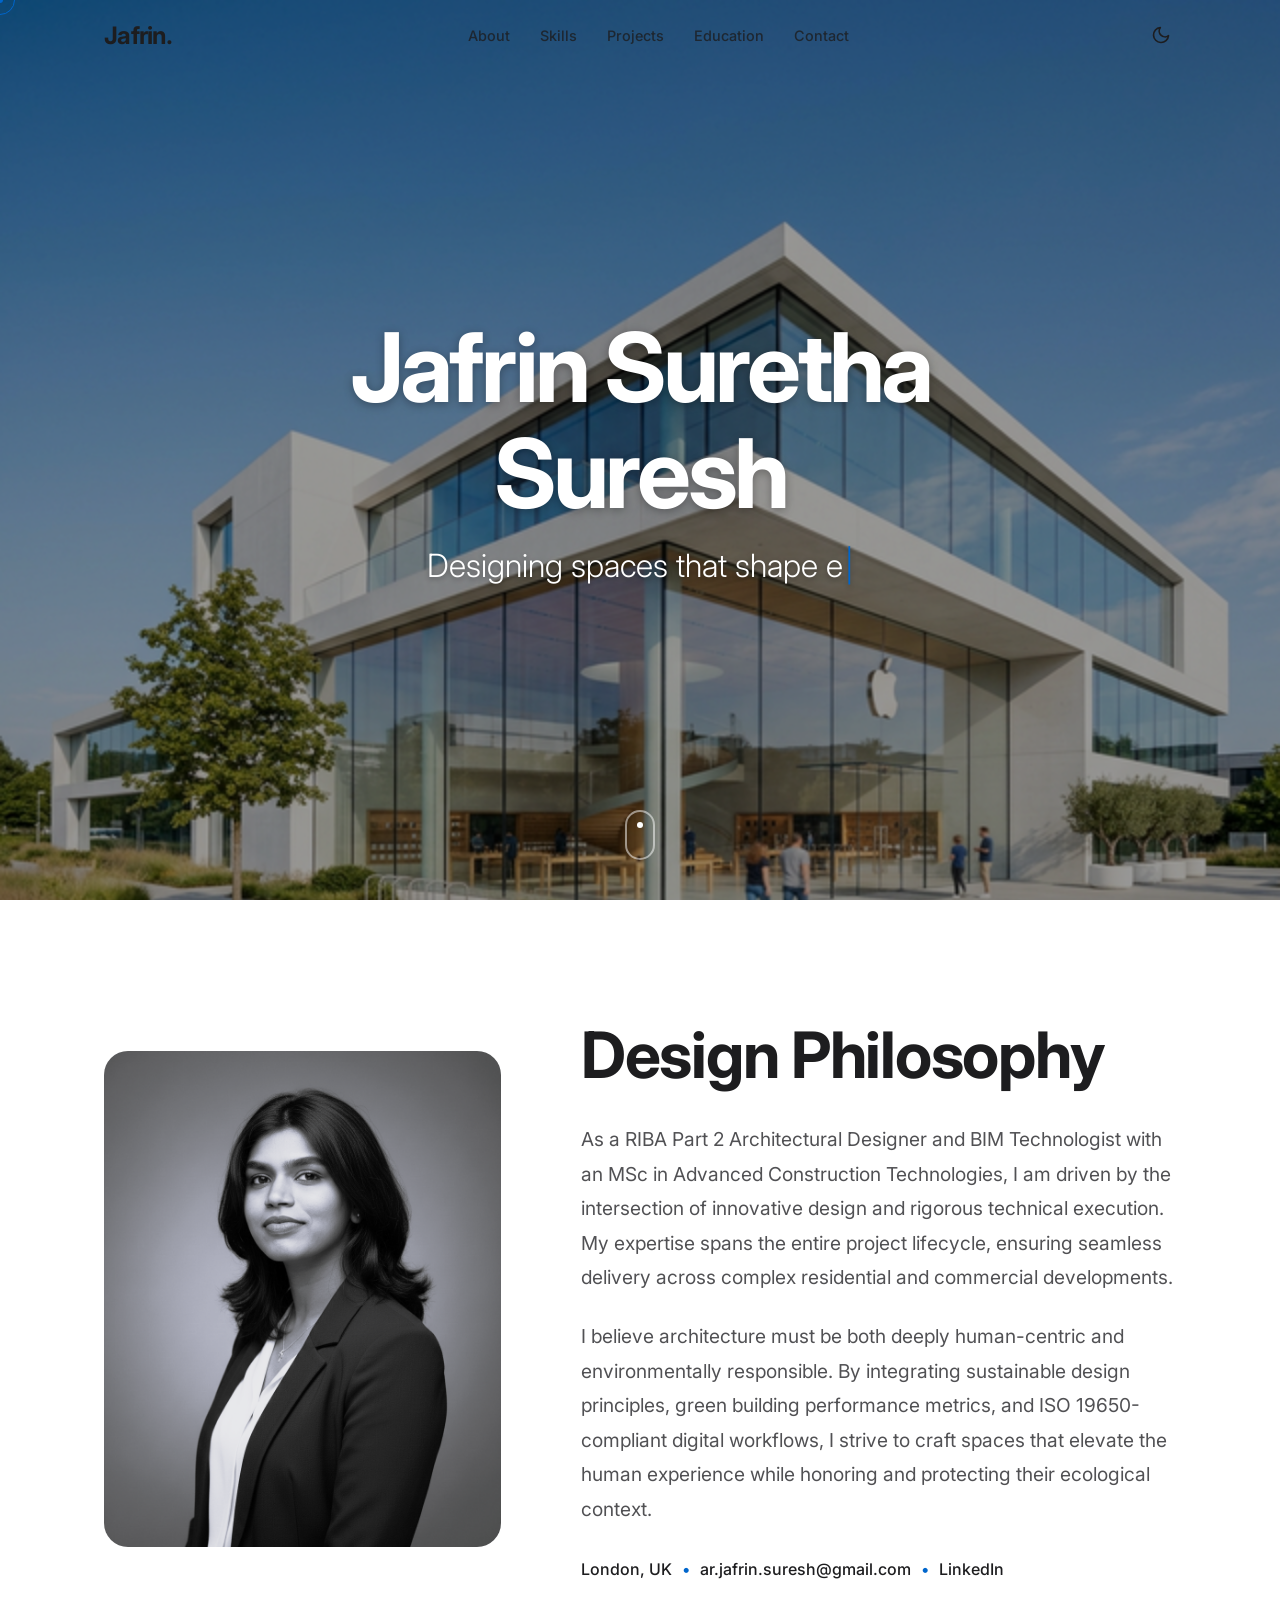
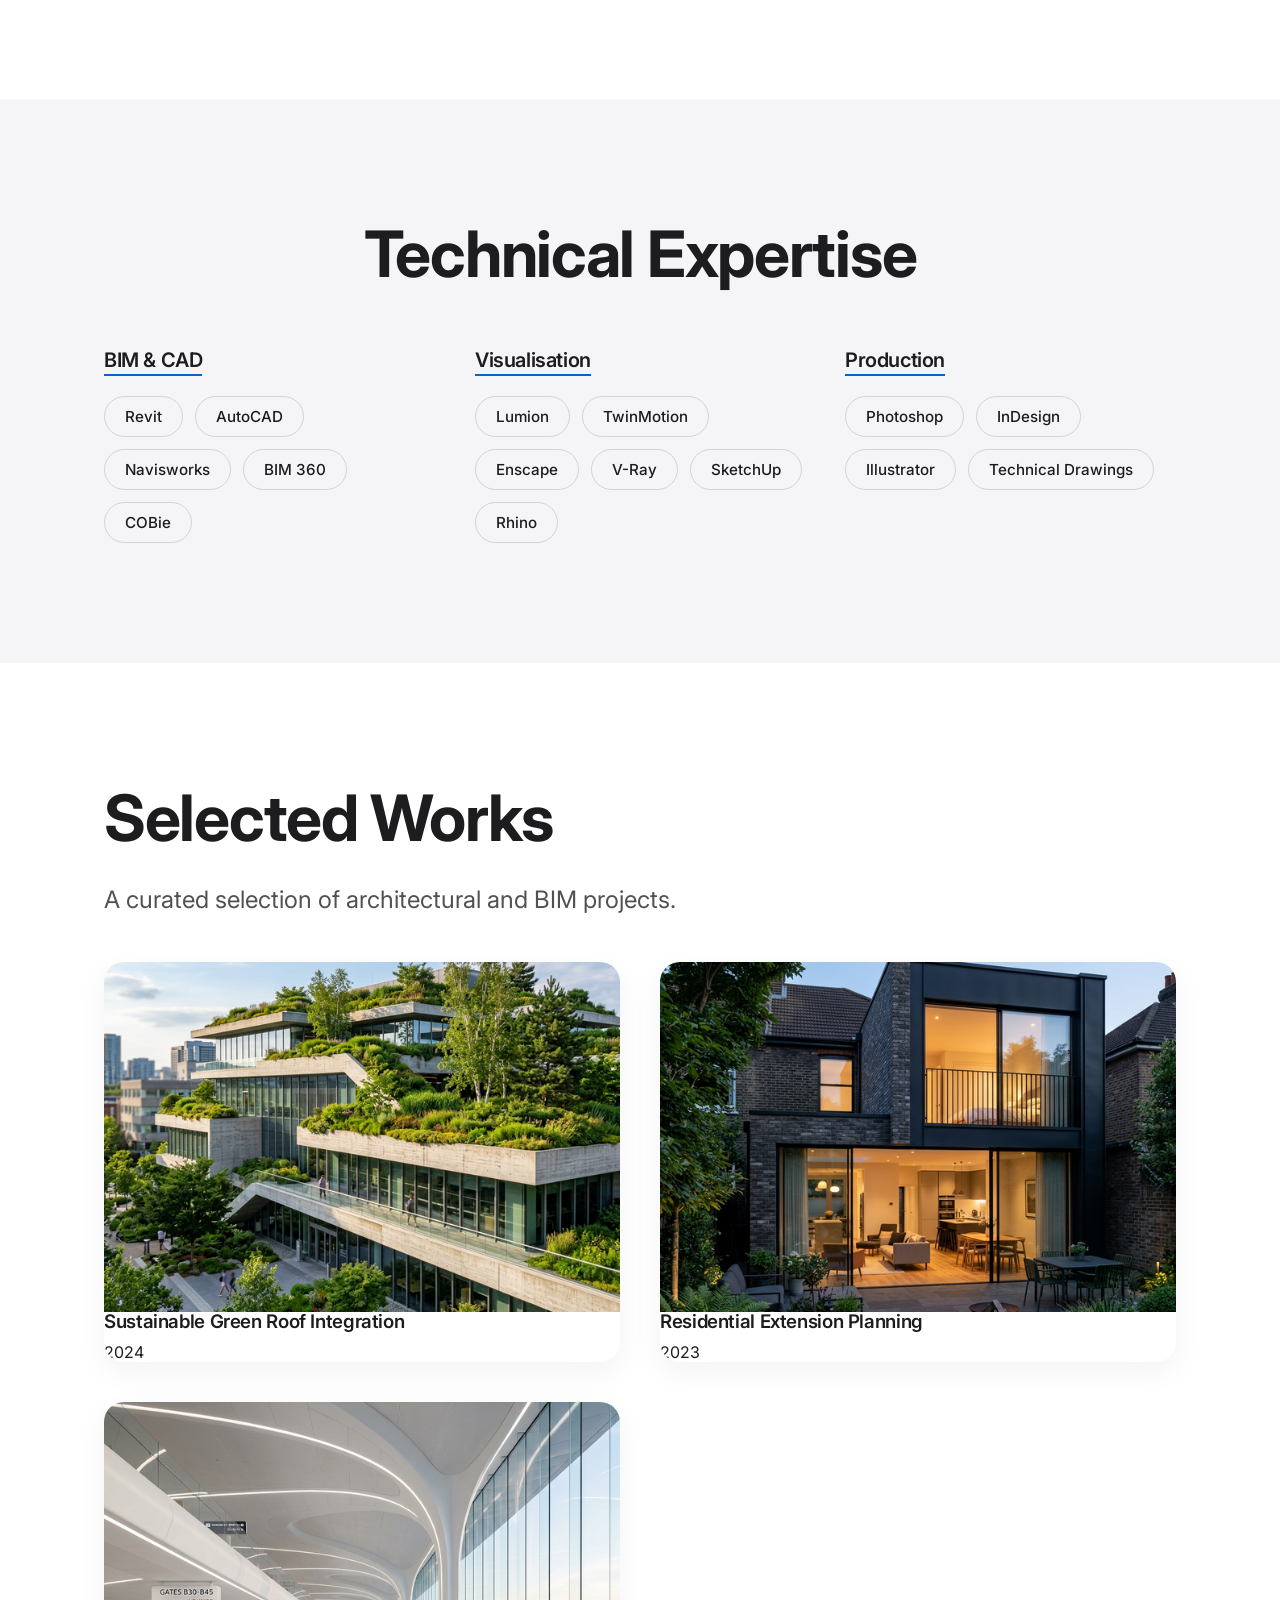
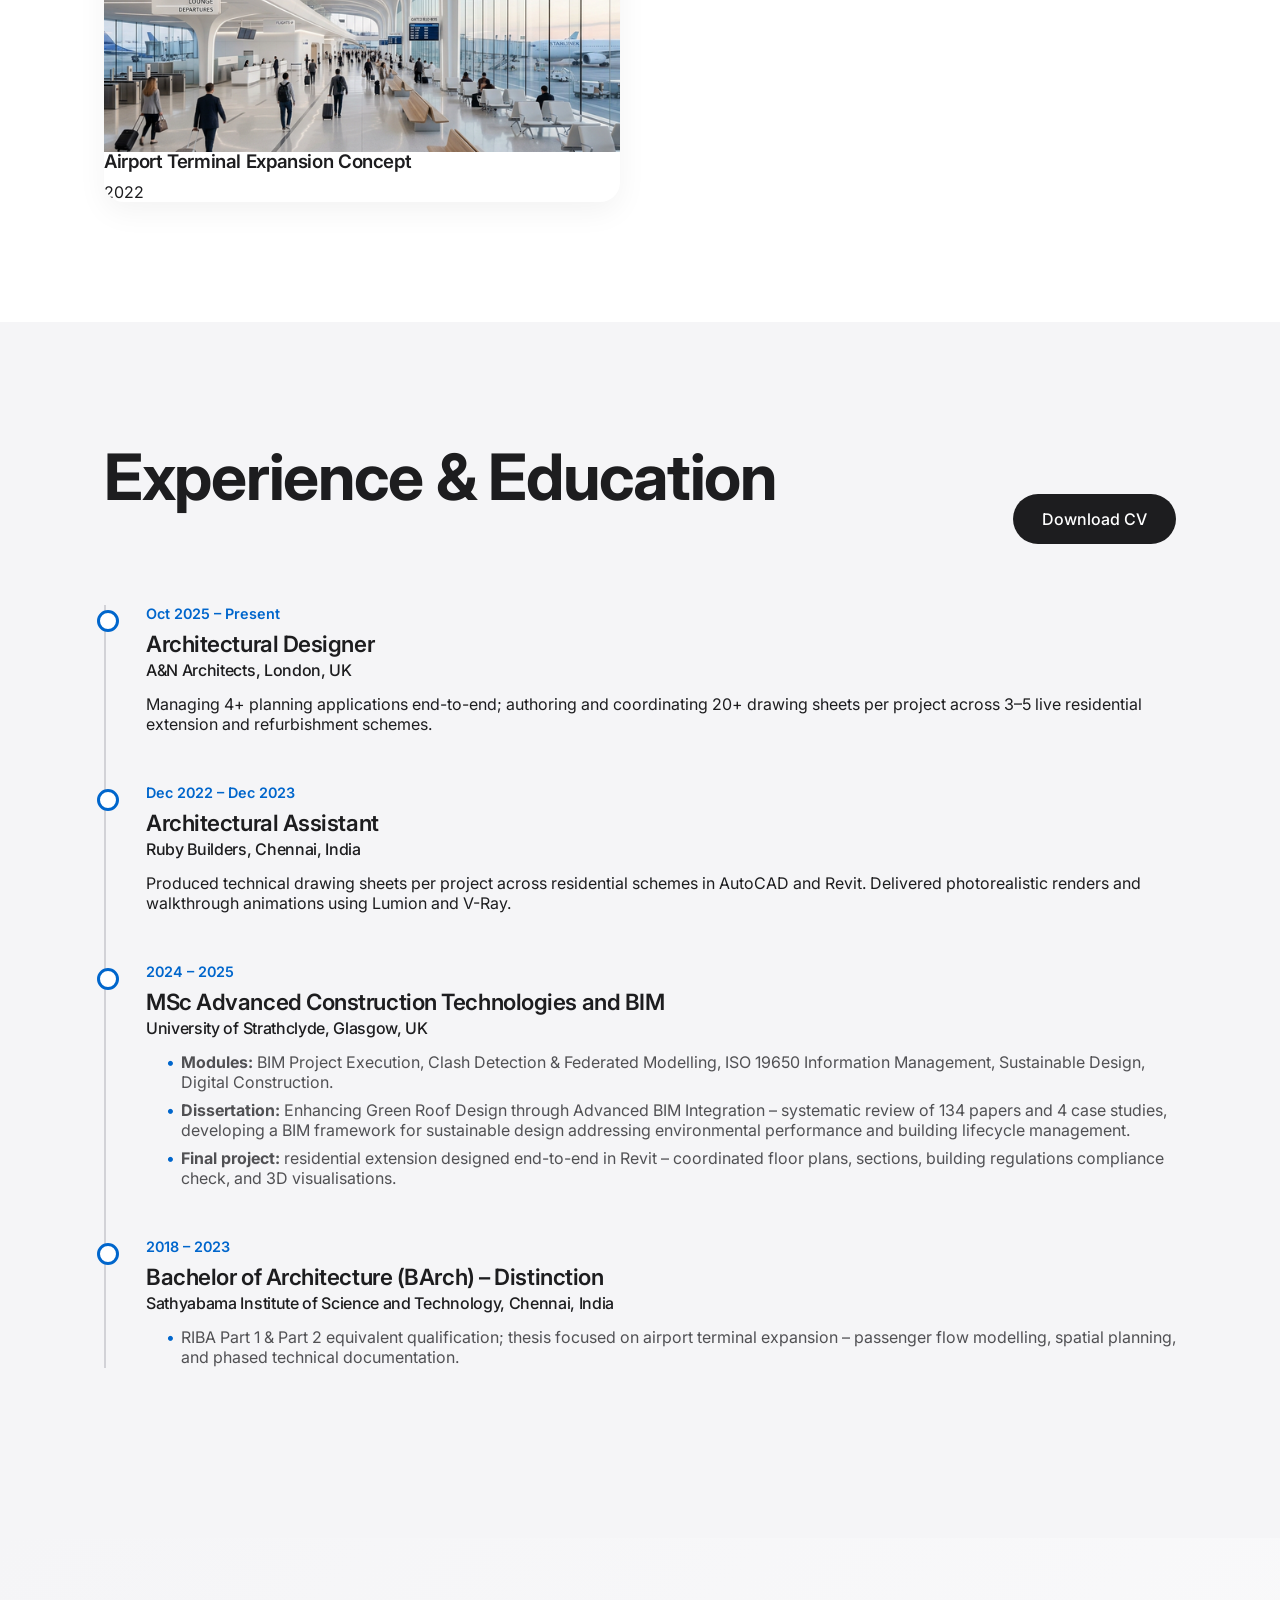
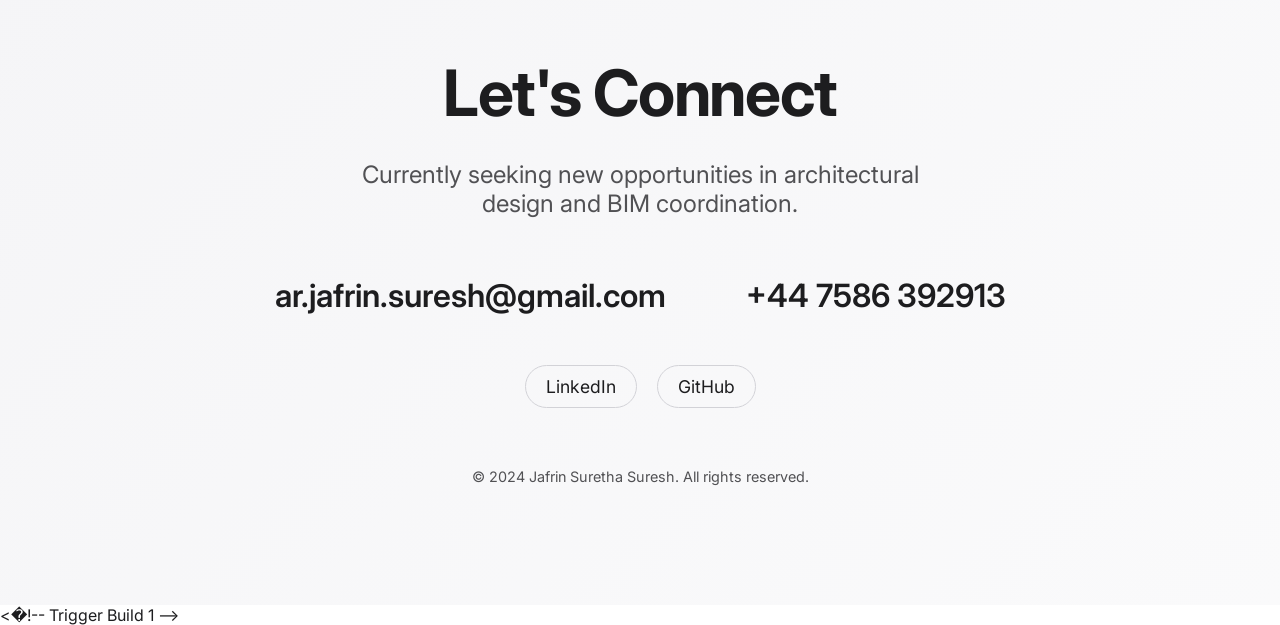
==== commit e1f3ccb5: "Triggering new GitHub Pages build" ====
--- a/Portfolio/index.html
+++ b/Portfolio/index.html
@@ -1,299 +1,302 @@
-<!DOCTYPE html>
-<html lang="en">
-<head>
-    <meta charset="UTF-8">
-    <meta name="viewport" content="width=device-width, initial-scale=1.0">
-    <title>Jafrin Suretha Suresh | Architectural Designer</title>
-    
-    <!-- Meta tags for SEO -->
-    <meta name="description" content="Portfolio of Jafrin Suretha Suresh, RIBA Part 2 Architectural Designer and BIM Technologist based in London, UK.">
-    <meta name="keywords" content="Architect, BIM Technologist, RIBA, London, Portfolio, Design">
-    
-    <!-- Open Graph / LinkedIn -->
-    <meta property="og:type" content="website">
-    <meta property="og:url" content="https://arjafrinsuresh-alt.github.io/Jafrin-Suresh/">
-    <meta property="og:title" content="Jafrin Suretha Suresh | Architectural Designer">
-    <meta property="og:description" content="Portfolio of Jafrin Suretha Suresh, RIBA Part 2 Architectural Designer and BIM Technologist. View my selected works and technical expertise.">
-    <meta property="og:image" content="https://arjafrinsuresh-alt.github.io/Jafrin-Suresh/images/profile.png">
-    
-    
-    <!-- Link to Google Fonts for elegant typography -->
-    <link rel="preconnect" href="https://fonts.googleapis.com">
-    <link rel="preconnect" href="https://fonts.gstatic.com" crossorigin>
-    <link href="https://fonts.googleapis.com/css2?family=Inter:wght@300;400;500;600;700&display=swap" rel="stylesheet">
-    
-    <!-- Link to local CSS files -->
-    <link rel="stylesheet" href="styles/main.css">
-    <link rel="stylesheet" href="styles/animations.css">
-</head>
-<body class="light-mode">
-    
-    <!-- ==========================================
-         LOADING SCREEN (Task 7)
-    =========================================== -->
-    <div id="loader" class="loader-overlay">
-        <div class="loader-content">
-            <svg class="loader-svg" viewBox="0 0 100 100">
-                <path class="box-path" d="M20,80 L20,40 L50,20 L80,40 L80,80 L50,60 L20,80 M50,20 L50,60 M20,40 L50,60 L80,40" fill="none" stroke="currentColor" stroke-width="2" />
-            </svg>
-            <h2 class="loader-initials">JSS</h2>
-        </div>
-    </div>
-    
-    <!-- ==========================================
-         NAVIGATION BAR
-    =========================================== -->
-    <nav id="navbar" class="navbar">
-        <div class="nav-container">
-            <!-- Update your logo or name here -->
-            <a href="#hero" class="nav-logo">Jafrin.</a>
-            
-            <ul class="nav-links">
-                <li><a href="#about">About</a></li>
-                <li><a href="#skills">Skills</a></li>
-                <li><a href="#projects">Projects</a></li>
-                <li><a href="#resume">Education</a></li>
-                <li><a href="#contact">Contact</a></li>
-            </ul>
-            
-            <!-- Dark Mode Toggle Button -->
-            <button id="theme-toggle" class="theme-toggle" aria-label="Toggle Dark Mode">
-                <svg id="moon-icon" xmlns="http://www.w3.org/2000/svg" width="20" height="20" viewBox="0 0 24 24" fill="none" stroke="currentColor" stroke-width="2" stroke-linecap="round" stroke-linejoin="round" class="feather feather-moon"><path d="M21 12.79A9 9 0 1 1 11.21 3 7 7 0 0 0 21 12.79z"></path></svg>
-                <svg id="sun-icon" xmlns="http://www.w3.org/2000/svg" width="20" height="20" viewBox="0 0 24 24" fill="none" stroke="currentColor" stroke-width="2" stroke-linecap="round" stroke-linejoin="round" class="feather feather-sun" style="display:none;"><circle cx="12" cy="12" r="5"></circle><line x1="12" y1="1" x2="12" y2="3"></line><line x1="12" y1="21" x2="12" y2="23"></line><line x1="4.22" y1="4.22" x2="5.64" y2="5.64"></line><line x1="18.36" y1="18.36" x2="19.78" y2="19.78"></line><line x1="1" y1="12" x2="3" y2="12"></line><line x1="21" y1="12" x2="23" y2="12"></line><line x1="4.22" y1="19.78" x2="5.64" y2="18.36"></line><line x1="18.36" y1="5.64" x2="19.78" y2="4.22"></line></svg>
-            </button>
-
-            <!-- Mobile Menu Toggle -->
-            <button class="mobile-menu-btn" aria-label="Open Menu">
-                <span></span>
-                <span></span>
-                <span></span>
-            </button>
-        </div>
-    </nav>
-
-    <!-- ==========================================
-         HERO SECTION
-    =========================================== -->
-    <header id="hero" class="hero-section">
-        <!-- HOW TO UPDATE HERO VIDEO: 
-             Generate or obtain your cinematic video, save it as an mp4, place it in the 'images' folder, and update the src attribute below -->
-        <video autoplay loop muted playsinline poster="images/hero-bg.jpg" class="hero-background-video parallax" data-speed="0.5">
-            <source src="images/hero-video.mp4" type="video/mp4">
-        </video>
-        <div class="hero-overlay"></div>
-        
-        <div class="hero-content">
-            <!-- Update your name below -->
-            <h1 class="hero-title reveal-up">Jafrin Suretha Suresh</h1>
-            <!-- Update your tagline below -->
-            <p id="typewriter-tagline" class="hero-tagline reveal-up delay-1"></p>
-        </div>
-        
-        <a href="#about" class="scroll-indicator" aria-label="Scroll down">
-            <span></span>
-        </a>
-    </header>
-
-    <!-- ==========================================
-         1. ABOUT SECTION
-    =========================================== -->
-    <section id="about" class="about-section padding-section">
-        <div class="container">
-            <div class="about-grid">
-                <div class="about-image-wrapper reveal-up">
-                    <img src="images/profile.png" alt="Jafrin Suretha Suresh" class="about-image" loading="lazy">
-                </div>
-                <div class="about-text">
-                    <h2 class="section-title reveal-up delay-1">Design Philosophy</h2>
-                    <p class="bio-text reveal-up delay-2">
-                        As a RIBA Part 2 Architectural Designer and BIM Technologist with an MSc in Advanced Construction Technologies, I am driven by the intersection of innovative design and rigorous technical execution. My expertise spans the entire project lifecycle, ensuring seamless delivery across complex residential and commercial developments.
-                    </p>
-                    <p class="bio-text reveal-up delay-3">
-                        I believe architecture must be both deeply human-centric and environmentally responsible. By integrating sustainable design principles, green building performance metrics, and ISO 19650-compliant digital workflows, I strive to craft spaces that elevate the human experience while honoring and protecting their ecological context.
-                    </p>
-                    <div class="contact-quick reveal-up delay-4" style="flex-wrap: wrap; gap: 10px;">
-                        <span>London, UK</span>
-                        <span class="dot-separator">•</span>
-                        <a href="mailto:ar.jafrin.suresh@gmail.com">ar.jafrin.suresh@gmail.com</a>
-                        <span class="dot-separator">•</span>
-                        <a href="https://linkedin.com/in/jafrinsuresh" target="_blank" rel="noopener noreferrer">LinkedIn</a>
-                    </div>
-                </div>
-            </div>
-        </div>
-    </section>
-
-    <!-- ==========================================
-         2. SKILLS SECTION
-    =========================================== -->
-    <section id="skills" class="skills-section padding-section bg-alt">
-        <div class="container">
-            <h2 class="section-title text-center reveal-up">Technical Expertise</h2>
-            <div class="skills-wrapper">
-                
-                <div class="skill-category reveal-up delay-1">
-                    <h3>BIM & CAD</h3>
-                    <ul class="skill-list">
-                        <li>Revit</li>
-                        <li>AutoCAD</li>
-                        <li>Navisworks</li>
-                        <li>BIM 360</li>
-                        <li>COBie</li>
-                    </ul>
-                </div>
-
-                <div class="skill-category reveal-up delay-2">
-                    <h3>Visualisation</h3>
-                    <ul class="skill-list">
-                        <li>Lumion</li>
-                        <li>TwinMotion</li>
-                        <li>Enscape</li>
-                        <li>V-Ray</li>
-                        <li>SketchUp</li>
-                        <li>Rhino</li>
-                    </ul>
-                </div>
-
-                <div class="skill-category reveal-up delay-3">
-                    <h3>Production</h3>
-                    <ul class="skill-list">
-                        <li>Photoshop</li>
-                        <li>InDesign</li>
-                        <li>Illustrator</li>
-                        <li>Technical Drawings</li>
-                    </ul>
-                </div>
-            </div>
-        </div>
-    </section>
-
-    <!-- ==========================================
-         3. PROJECTS SECTION (PORTFOLIO)
-    =========================================== -->
-    <section id="projects" class="projects-section padding-section">
-        <div class="container">
-            <div class="section-header reveal-up">
-                <h2 class="section-title">Selected Works</h2>
-                <p class="section-subtitle">A curated selection of architectural and BIM projects.</p>
-            </div>
-
-            <div class="projects-grid">
-                
-                <article class="project-card reveal-up zoom-in delay-1">
-                    <a href="projects/project-1.html" class="project-link">
-                        <div class="project-image" style="background-image: url('images/project1-thumb.jpg');"></div>
-                        <div class="project-info-overlay">
-                            <h3 class="project-title">Sustainable Green Roof Integration</h3>
-                            <span class="project-year">2024</span>
-                        </div>
-                    </a>
-                </article>
-
-                <article class="project-card reveal-up zoom-in delay-2">
-                    <a href="projects/project-2.html" class="project-link">
-                        <div class="project-image" style="background-image: url('images/project2-thumb.jpg');"></div>
-                        <div class="project-info-overlay">
-                            <h3 class="project-title">Residential Extension Planning</h3>
-                            <span class="project-year">2023</span>
-                        </div>
-                    </a>
-                </article>
-
-                <article class="project-card reveal-up zoom-in delay-3">
-                    <a href="projects/project-3.html" class="project-link">
-                        <div class="project-image" style="background-image: url('images/project3-thumb.jpg');"></div>
-                        <div class="project-info-overlay">
-                            <h3 class="project-title">Airport Terminal Expansion Concept</h3>
-                            <span class="project-year">2022</span>
-                        </div>
-                    </a>
-                </article>
-
-            </div>
-        </div>
-    </section>
-
-    <!-- ==========================================
-         4. RESUME SECTION
-    =========================================== -->
-    <section id="resume" class="resume-section padding-section bg-alt">
-        <div class="container">
-            <div class="resume-header reveal-up">
-                <h2 class="section-title">Experience & Education</h2>
-                <a href="assets/Jafrin_Part%20II.pdf" class="btn btn-primary" download>Download CV</a>
-            </div>
-
-            <div class="timeline">
-                <div class="timeline-item reveal-up delay-1">
-                    <div class="timeline-date">Oct 2025 – Present</div>
-                    <div class="timeline-content">
-                        <h3>Architectural Designer</h3>
-                        <h4>A&N Architects, London, UK</h4>
-                        <p>Managing 4+ planning applications end-to-end; authoring and coordinating 20+ drawing sheets per project across 3–5 live residential extension and refurbishment schemes.</p>
-                    </div>
-                </div>
-
-                <div class="timeline-item reveal-up delay-2">
-                    <div class="timeline-date">Dec 2022 – Dec 2023</div>
-                    <div class="timeline-content">
-                        <h3>Architectural Assistant</h3>
-                        <h4>Ruby Builders, Chennai, India</h4>
-                        <p>Produced technical drawing sheets per project across residential schemes in AutoCAD and Revit. Delivered photorealistic renders and walkthrough animations using Lumion and V-Ray.</p>
-                    </div>
-                </div>
-
-                <div class="timeline-item reveal-up delay-3">
-                    <div class="timeline-date">2024 – 2025</div>
-                    <div class="timeline-content">
-                        <h3>MSc Advanced Construction Technologies and BIM</h3>
-                        <h4>University of Strathclyde, Glasgow, UK</h4>
-                        <ul class="timeline-list">
-                            <li><strong>Modules:</strong> BIM Project Execution, Clash Detection & Federated Modelling, ISO 19650 Information Management, Sustainable Design, Digital Construction.</li>
-                            <li><strong>Dissertation:</strong> Enhancing Green Roof Design through Advanced BIM Integration – systematic review of 134 papers and 4 case studies, developing a BIM framework for sustainable design addressing environmental performance and building lifecycle management.</li>
-                            <li><strong>Final project:</strong> residential extension designed end-to-end in Revit – coordinated floor plans, sections, building regulations compliance check, and 3D visualisations.</li>
-                        </ul>
-                    </div>
-                </div>
-
-                <div class="timeline-item reveal-up delay-4">
-                    <div class="timeline-date">2018 – 2023</div>
-                    <div class="timeline-content">
-                        <h3>Bachelor of Architecture (BArch) – Distinction</h3>
-                        <h4>Sathyabama Institute of Science and Technology, Chennai, India</h4>
-                        <ul class="timeline-list">
-                            <li>RIBA Part 1 & Part 2 equivalent qualification; thesis focused on airport terminal expansion – passenger flow modelling, spatial planning, and phased technical documentation.</li>
-                        </ul>
-                    </div>
-                </div>
-            </div>
-        </div>
-    </section>
-
-    <!-- ==========================================
-         5. FOOTER & CONTACT SECTION
-    =========================================== -->
-    <footer id="contact" class="footer padding-section">
-        <div class="container">
-            <h2 class="section-title reveal-up">Let's Connect</h2>
-            <p class="section-subtitle reveal-up delay-1" style="margin: 0 auto 3rem auto;">Currently seeking new opportunities in architectural design and BIM coordination.</p>
-            
-            <div class="contact-links reveal-up delay-2" style="flex-wrap: wrap;">
-                <a href="mailto:ar.jafrin.suresh@gmail.com" class="contact-link">ar.jafrin.suresh@gmail.com</a>
-                <a href="tel:+447586392913" class="contact-link">+44 7586 392913</a>
-            </div>
-
-            <div class="social-links reveal-up delay-3">
-                <a href="https://linkedin.com/in/jafrinsuresh" target="_blank" rel="noopener noreferrer" aria-label="LinkedIn">LinkedIn</a>
-                <a href="https://github.com/arjafrinsuresh-alt/Portfolio" target="_blank" rel="noopener noreferrer" aria-label="GitHub">GitHub</a>
-            </div>
-
-            <div class="footer-bottom reveal-up delay-4">
-                <p>&copy; 2024 Jafrin Suretha Suresh. All rights reserved.</p>
-            </div>
-        </div>
-    </footer>
-
-    <!-- Scripts -->
-    <script src="scripts/main.js"></script>
-</body>
-</html>
+<!DOCTYPE html>
+<html lang="en">
+<head>
+    <meta charset="UTF-8">
+    <meta name="viewport" content="width=device-width, initial-scale=1.0">
+    <title>Jafrin Suretha Suresh | Architectural Designer</title>
+    
+    <!-- Meta tags for SEO -->
+    <meta name="description" content="Portfolio of Jafrin Suretha Suresh, RIBA Part 2 Architectural Designer and BIM Technologist based in London, UK.">
+    <meta name="keywords" content="Architect, BIM Technologist, RIBA, London, Portfolio, Design">
+    
+    <!-- Open Graph / LinkedIn -->
+    <meta property="og:type" content="website">
+    <meta property="og:url" content="https://arjafrinsuresh-alt.github.io/Jafrin-Suresh/">
+    <meta property="og:title" content="Jafrin Suretha Suresh | Architectural Designer">
+    <meta property="og:description" content="Portfolio of Jafrin Suretha Suresh, RIBA Part 2 Architectural Designer and BIM Technologist. View my selected works and technical expertise.">
+    <meta property="og:image" content="https://arjafrinsuresh-alt.github.io/Jafrin-Suresh/images/profile.png">
+    
+    
+    <!-- Link to Google Fonts for elegant typography -->
+    <link rel="preconnect" href="https://fonts.googleapis.com">
+    <link rel="preconnect" href="https://fonts.gstatic.com" crossorigin>
+    <link href="https://fonts.googleapis.com/css2?family=Inter:wght@300;400;500;600;700&display=swap" rel="stylesheet">
+    
+    <!-- Link to local CSS files -->
+    <link rel="stylesheet" href="styles/main.css">
+    <link rel="stylesheet" href="styles/animations.css">
+</head>
+<body class="light-mode">
+    
+    <!-- ==========================================
+         LOADING SCREEN (Task 7)
+    =========================================== -->
+    <div id="loader" class="loader-overlay">
+        <div class="loader-content">
+            <svg class="loader-svg" viewBox="0 0 100 100">
+                <path class="box-path" d="M20,80 L20,40 L50,20 L80,40 L80,80 L50,60 L20,80 M50,20 L50,60 M20,40 L50,60 L80,40" fill="none" stroke="currentColor" stroke-width="2" />
+            </svg>
+            <h2 class="loader-initials">JSS</h2>
+        </div>
+    </div>
+    
+    <!-- ==========================================
+         NAVIGATION BAR
+    =========================================== -->
+    <nav id="navbar" class="navbar">
+        <div class="nav-container">
+            <!-- Update your logo or name here -->
+            <a href="#hero" class="nav-logo">Jafrin.</a>
+            
+            <ul class="nav-links">
+                <li><a href="#about">About</a></li>
+                <li><a href="#skills">Skills</a></li>
+                <li><a href="#projects">Projects</a></li>
+                <li><a href="#resume">Education</a></li>
+                <li><a href="#contact">Contact</a></li>
+            </ul>
+            
+            <!-- Dark Mode Toggle Button -->
+            <button id="theme-toggle" class="theme-toggle" aria-label="Toggle Dark Mode">
+                <svg id="moon-icon" xmlns="http://www.w3.org/2000/svg" width="20" height="20" viewBox="0 0 24 24" fill="none" stroke="currentColor" stroke-width="2" stroke-linecap="round" stroke-linejoin="round" class="feather feather-moon"><path d="M21 12.79A9 9 0 1 1 11.21 3 7 7 0 0 0 21 12.79z"></path></svg>
+                <svg id="sun-icon" xmlns="http://www.w3.org/2000/svg" width="20" height="20" viewBox="0 0 24 24" fill="none" stroke="currentColor" stroke-width="2" stroke-linecap="round" stroke-linejoin="round" class="feather feather-sun" style="display:none;"><circle cx="12" cy="12" r="5"></circle><line x1="12" y1="1" x2="12" y2="3"></line><line x1="12" y1="21" x2="12" y2="23"></line><line x1="4.22" y1="4.22" x2="5.64" y2="5.64"></line><line x1="18.36" y1="18.36" x2="19.78" y2="19.78"></line><line x1="1" y1="12" x2="3" y2="12"></line><line x1="21" y1="12" x2="23" y2="12"></line><line x1="4.22" y1="19.78" x2="5.64" y2="18.36"></line><line x1="18.36" y1="5.64" x2="19.78" y2="4.22"></line></svg>
+            </button>
+
+            <!-- Mobile Menu Toggle -->
+            <button class="mobile-menu-btn" aria-label="Open Menu">
+                <span></span>
+                <span></span>
+                <span></span>
+            </button>
+        </div>
+    </nav>
+
+    <!-- ==========================================
+         HERO SECTION
+    =========================================== -->
+    <header id="hero" class="hero-section">
+        <!-- HOW TO UPDATE HERO VIDEO: 
+             Generate or obtain your cinematic video, save it as an mp4, place it in the 'images' folder, and update the src attribute below -->
+        <video autoplay loop muted playsinline poster="images/hero-bg.jpg" class="hero-background-video parallax" data-speed="0.5">
+            <source src="images/hero-video.mp4" type="video/mp4">
+        </video>
+        <div class="hero-overlay"></div>
+        
+        <div class="hero-content">
+            <!-- Update your name below -->
+            <h1 class="hero-title reveal-up">Jafrin Suretha Suresh</h1>
+            <!-- Update your tagline below -->
+            <p id="typewriter-tagline" class="hero-tagline reveal-up delay-1"></p>
+        </div>
+        
+        <a href="#about" class="scroll-indicator" aria-label="Scroll down">
+            <span></span>
+        </a>
+    </header>
+
+    <!-- ==========================================
+         1. ABOUT SECTION
+    =========================================== -->
+    <section id="about" class="about-section padding-section">
+        <div class="container">
+            <div class="about-grid">
+                <div class="about-image-wrapper reveal-up">
+                    <img src="images/profile.png" alt="Jafrin Suretha Suresh" class="about-image" loading="lazy">
+                </div>
+                <div class="about-text">
+                    <h2 class="section-title reveal-up delay-1">Design Philosophy</h2>
+                    <p class="bio-text reveal-up delay-2">
+                        As a RIBA Part 2 Architectural Designer and BIM Technologist with an MSc in Advanced Construction Technologies, I am driven by the intersection of innovative design and rigorous technical execution. My expertise spans the entire project lifecycle, ensuring seamless delivery across complex residential and commercial developments.
+                    </p>
+                    <p class="bio-text reveal-up delay-3">
+                        I believe architecture must be both deeply human-centric and environmentally responsible. By integrating sustainable design principles, green building performance metrics, and ISO 19650-compliant digital workflows, I strive to craft spaces that elevate the human experience while honoring and protecting their ecological context.
+                    </p>
+                    <div class="contact-quick reveal-up delay-4" style="flex-wrap: wrap; gap: 10px;">
+                        <span>London, UK</span>
+                        <span class="dot-separator">•</span>
+                        <a href="mailto:ar.jafrin.suresh@gmail.com">ar.jafrin.suresh@gmail.com</a>
+                        <span class="dot-separator">•</span>
+                        <a href="https://linkedin.com/in/jafrinsuresh" target="_blank" rel="noopener noreferrer">LinkedIn</a>
+                    </div>
+                </div>
+            </div>
+        </div>
+    </section>
+
+    <!-- ==========================================
+         2. SKILLS SECTION
+    =========================================== -->
+    <section id="skills" class="skills-section padding-section bg-alt">
+        <div class="container">
+            <h2 class="section-title text-center reveal-up">Technical Expertise</h2>
+            <div class="skills-wrapper">
+                
+                <div class="skill-category reveal-up delay-1">
+                    <h3>BIM & CAD</h3>
+                    <ul class="skill-list">
+                        <li>Revit</li>
+                        <li>AutoCAD</li>
+                        <li>Navisworks</li>
+                        <li>BIM 360</li>
+                        <li>COBie</li>
+                    </ul>
+                </div>
+
+                <div class="skill-category reveal-up delay-2">
+                    <h3>Visualisation</h3>
+                    <ul class="skill-list">
+                        <li>Lumion</li>
+                        <li>TwinMotion</li>
+                        <li>Enscape</li>
+                        <li>V-Ray</li>
+                        <li>SketchUp</li>
+                        <li>Rhino</li>
+                    </ul>
+                </div>
+
+                <div class="skill-category reveal-up delay-3">
+                    <h3>Production</h3>
+                    <ul class="skill-list">
+                        <li>Photoshop</li>
+                        <li>InDesign</li>
+                        <li>Illustrator</li>
+                        <li>Technical Drawings</li>
+                    </ul>
+                </div>
+            </div>
+        </div>
+    </section>
+
+    <!-- ==========================================
+         3. PROJECTS SECTION (PORTFOLIO)
+    =========================================== -->
+    <section id="projects" class="projects-section padding-section">
+        <div class="container">
+            <div class="section-header reveal-up">
+                <h2 class="section-title">Selected Works</h2>
+                <p class="section-subtitle">A curated selection of architectural and BIM projects.</p>
+            </div>
+
+            <div class="projects-grid">
+                
+                <article class="project-card reveal-up zoom-in delay-1">
+                    <a href="projects/project-1.html" class="project-link">
+                        <div class="project-image" style="background-image: url('images/project1-thumb.jpg');"></div>
+                        <div class="project-info-overlay">
+                            <h3 class="project-title">Sustainable Green Roof Integration</h3>
+                            <span class="project-year">2024</span>
+                        </div>
+                    </a>
+                </article>
+
+                <article class="project-card reveal-up zoom-in delay-2">
+                    <a href="projects/project-2.html" class="project-link">
+                        <div class="project-image" style="background-image: url('images/project2-thumb.jpg');"></div>
+                        <div class="project-info-overlay">
+                            <h3 class="project-title">Residential Extension Planning</h3>
+                            <span class="project-year">2023</span>
+                        </div>
+                    </a>
+                </article>
+
+                <article class="project-card reveal-up zoom-in delay-3">
+                    <a href="projects/project-3.html" class="project-link">
+                        <div class="project-image" style="background-image: url('images/project3-thumb.jpg');"></div>
+                        <div class="project-info-overlay">
+                            <h3 class="project-title">Airport Terminal Expansion Concept</h3>
+                            <span class="project-year">2022</span>
+                        </div>
+                    </a>
+                </article>
+
+            </div>
+        </div>
+    </section>
+
+    <!-- ==========================================
+         4. RESUME SECTION
+    =========================================== -->
+    <section id="resume" class="resume-section padding-section bg-alt">
+        <div class="container">
+            <div class="resume-header reveal-up">
+                <h2 class="section-title">Experience & Education</h2>
+                <a href="assets/Jafrin_Part%20II.pdf" class="btn btn-primary" download>Download CV</a>
+            </div>
+
+            <div class="timeline">
+                <div class="timeline-item reveal-up delay-1">
+                    <div class="timeline-date">Oct 2025 – Present</div>
+                    <div class="timeline-content">
+                        <h3>Architectural Designer</h3>
+                        <h4>A&N Architects, London, UK</h4>
+                        <p>Managing 4+ planning applications end-to-end; authoring and coordinating 20+ drawing sheets per project across 3–5 live residential extension and refurbishment schemes.</p>
+                    </div>
+                </div>
+
+                <div class="timeline-item reveal-up delay-2">
+                    <div class="timeline-date">Dec 2022 – Dec 2023</div>
+                    <div class="timeline-content">
+                        <h3>Architectural Assistant</h3>
+                        <h4>Ruby Builders, Chennai, India</h4>
+                        <p>Produced technical drawing sheets per project across residential schemes in AutoCAD and Revit. Delivered photorealistic renders and walkthrough animations using Lumion and V-Ray.</p>
+                    </div>
+                </div>
+
+                <div class="timeline-item reveal-up delay-3">
+                    <div class="timeline-date">2024 – 2025</div>
+                    <div class="timeline-content">
+                        <h3>MSc Advanced Construction Technologies and BIM</h3>
+                        <h4>University of Strathclyde, Glasgow, UK</h4>
+                        <ul class="timeline-list">
+                            <li><strong>Modules:</strong> BIM Project Execution, Clash Detection & Federated Modelling, ISO 19650 Information Management, Sustainable Design, Digital Construction.</li>
+                            <li><strong>Dissertation:</strong> Enhancing Green Roof Design through Advanced BIM Integration – systematic review of 134 papers and 4 case studies, developing a BIM framework for sustainable design addressing environmental performance and building lifecycle management.</li>
+                            <li><strong>Final project:</strong> residential extension designed end-to-end in Revit – coordinated floor plans, sections, building regulations compliance check, and 3D visualisations.</li>
+                        </ul>
+                    </div>
+                </div>
+
+                <div class="timeline-item reveal-up delay-4">
+                    <div class="timeline-date">2018 – 2023</div>
+                    <div class="timeline-content">
+                        <h3>Bachelor of Architecture (BArch) – Distinction</h3>
+                        <h4>Sathyabama Institute of Science and Technology, Chennai, India</h4>
+                        <ul class="timeline-list">
+                            <li>RIBA Part 1 & Part 2 equivalent qualification; thesis focused on airport terminal expansion – passenger flow modelling, spatial planning, and phased technical documentation.</li>
+                        </ul>
+                    </div>
+                </div>
+            </div>
+        </div>
+    </section>
+
+    <!-- ==========================================
+         5. FOOTER & CONTACT SECTION
+    =========================================== -->
+    <footer id="contact" class="footer padding-section">
+        <div class="container">
+            <h2 class="section-title reveal-up">Let's Connect</h2>
+            <p class="section-subtitle reveal-up delay-1" style="margin: 0 auto 3rem auto;">Currently seeking new opportunities in architectural design and BIM coordination.</p>
+            
+            <div class="contact-links reveal-up delay-2" style="flex-wrap: wrap;">
+                <a href="mailto:ar.jafrin.suresh@gmail.com" class="contact-link">ar.jafrin.suresh@gmail.com</a>
+                <a href="tel:+447586392913" class="contact-link">+44 7586 392913</a>
+            </div>
+
+            <div class="social-links reveal-up delay-3">
+                <a href="https://linkedin.com/in/jafrinsuresh" target="_blank" rel="noopener noreferrer" aria-label="LinkedIn">LinkedIn</a>
+                <a href="https://github.com/arjafrinsuresh-alt/Portfolio" target="_blank" rel="noopener noreferrer" aria-label="GitHub">GitHub</a>
+            </div>
+
+            <div class="footer-bottom reveal-up delay-4">
+                <p>&copy; 2024 Jafrin Suretha Suresh. All rights reserved.</p>
+            </div>
+        </div>
+    </footer>
+
+    <!-- Scripts -->
+    <script src="scripts/main.js"></script>
+</body>
+</html>
+< ! - -   T r i g g e r   B u i l d   1   - - > + 
+ 
